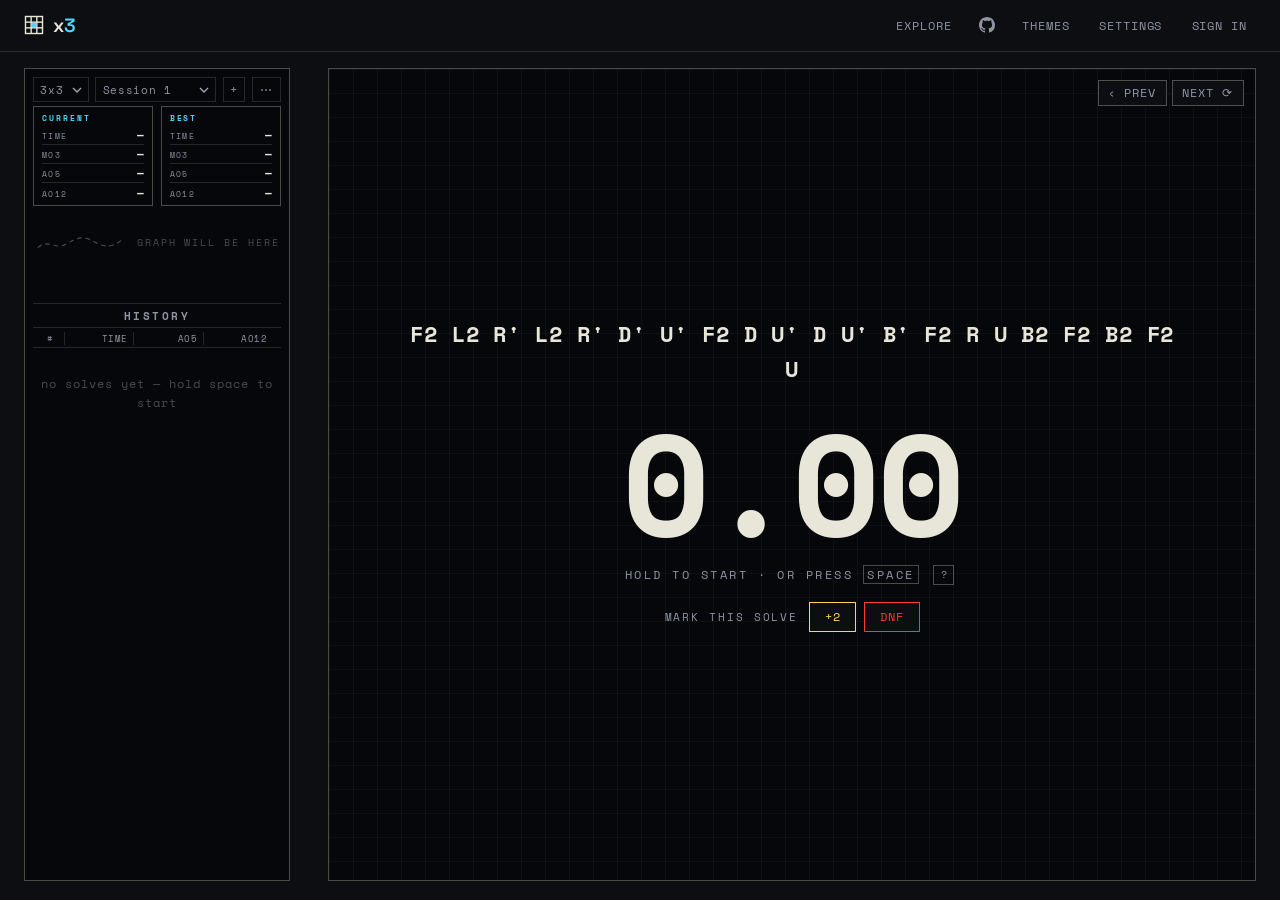
==== app/static/index.html @ 07b52d05 "Add GitHub source link to topbar" ====
<!DOCTYPE html>
<html lang="en">
<head>
  <meta charset="UTF-8" />
  <meta name="viewport" content="width=device-width, initial-scale=1.0, viewport-fit=cover" />
  <meta name="theme-color" content="#e7e9ec" media="(prefers-color-scheme: light)" />
  <meta name="theme-color" content="#10121a" media="(prefers-color-scheme: dark)" />
  <meta name="mobile-web-app-capable" content="yes" />
  <meta name="apple-mobile-web-app-capable" content="yes" />
  <meta name="apple-mobile-web-app-status-bar-style" content="default" />
  <title>x3 timer</title>
  <link rel="icon" id="favicon" href="data:," />
  <link rel="preconnect" href="https://fonts.googleapis.com" />
  <link rel="preconnect" href="https://fonts.gstatic.com" crossorigin />
  <link href="https://fonts.googleapis.com/css2?family=Space+Grotesk:wght@400;500;600;700&family=Space+Mono:wght@400;700&display=swap" rel="stylesheet" />
  <script src="https://cdn.cubing.net/v0/js/cubing/twisty" type="module" integrity="sha384-NS/RLzrthoePAHnoX1ny1q2BOPpsDWFiSa4KkaPu35uG7ToL1Dj/jCWkku0mLPBO" crossorigin="anonymous"></script>
  <link rel="stylesheet" href="styles.css?v=58" />
</head>
<body>
  <header class="topbar">
    <div class="brand">
      <svg class="brand-mark" width="20" height="20" viewBox="0 0 20 20" aria-hidden="true">
        <rect x="1.5" y="1.5" width="17" height="17" fill="none" stroke="currentColor" stroke-width="1.4" />
        <line x1="7.16" y1="1.5" x2="7.16" y2="18.5" stroke="currentColor" stroke-width="1.4" />
        <line x1="12.83" y1="1.5" x2="12.83" y2="18.5" stroke="currentColor" stroke-width="1.4" />
        <line x1="1.5" y1="7.16" x2="18.5" y2="7.16" stroke="currentColor" stroke-width="1.4" />
        <line x1="1.5" y1="12.83" x2="18.5" y2="12.83" stroke="currentColor" stroke-width="1.4" />
        <rect x="7.83" y="7.83" width="4.33" height="4.33" fill="var(--accent)" />
      </svg>
      <span class="brand-name"><span class="brand-x">x</span><span class="brand-3">3</span></span>
    </div>
    <div class="topbar-right">
      <span id="sync-badge" class="sync-badge" hidden>syncing…</span>
      <!-- DEV_ONLY_BEGIN -->
      <a href="explore.html" class="ghost-btn" style="text-decoration:none">explore</a>
      <!-- DEV_ONLY_END -->
      <a class="gh-link" href="https://github.com/vinayakj02/x3" target="_blank" rel="noopener noreferrer" title="open source · view on github" aria-label="open source, view on github">
        <svg viewBox="0 0 16 16" width="16" height="16" aria-hidden="true"><path d="M8 0C3.58 0 0 3.58 0 8c0 3.54 2.29 6.53 5.47 7.59.4.07.55-.17.55-.38 0-.19-.01-.82-.01-1.49-2.01.37-2.53-.49-2.69-.94-.09-.23-.48-.94-.82-1.13-.28-.15-.68-.52-.01-.53.63-.01 1.08.58 1.23.82.72 1.21 1.87.87 2.33.66.07-.52.28-.87.51-1.07-1.78-.2-3.64-.89-3.64-3.95 0-.87.31-1.59.82-2.15-.08-.2-.36-1.02.08-2.12 0 0 .67-.21 2.2.82.64-.18 1.32-.27 2-.27s1.36.09 2 .27c1.53-1.04 2.2-.82 2.2-.82.44 1.1.16 1.92.08 2.12.51.56.82 1.27.82 2.15 0 3.07-1.87 3.75-3.65 3.95.29.25.54.73.54 1.48 0 1.07-.01 1.93-.01 2.2 0 .21.15.46.55.38A8.01 8.01 0 0 0 16 8c0-4.42-3.58-8-8-8z"/></svg>
      </a>
      <div class="drawer" id="drawer">
        <div class="drawer-head">
          <span class="drawer-title">menu</span>
          <button id="drawer-close" class="drawer-close" type="button" aria-label="close menu">✕</button>
        </div>
        <div class="themes-wrap">
          <button id="themes-btn" class="ghost-btn" type="button" aria-haspopup="true" aria-expanded="false">themes</button>
          <div class="themes-pop" id="themes-pop" hidden>
            <input id="themes-search" class="themes-search" type="search" placeholder="search themes…" />
            <div class="themes-list" id="themes-list"></div>
          </div>
        </div>
        <div class="settings-wrap">
          <button id="settings-btn" class="ghost-btn" type="button" aria-haspopup="true" aria-expanded="false">settings</button>
          <div class="settings-pop" id="settings-pop" hidden>
            <div class="settings-section">
              <h4>scramble</h4>
              <div class="settings-range">
                <input id="scramble-size" type="range" min="70" max="150" step="5" value="100" />
                <span class="settings-value" id="scramble-size-value">100%</span>
              </div>
              <label class="switch-row">
                <input id="scramble-visible" type="checkbox" checked />
                <span>show scramble</span>
              </label>
            </div>
            <div class="settings-section">
              <h4>cube</h4>
              <label class="switch-row">
                <input id="cube-visible" type="checkbox" checked />
                <span>show cube</span>
              </label>
              <div class="settings-range">
                <label class="switch-row" for="cube-size" style="min-width:72px">size</label>
                <input id="cube-size" type="range" min="60" max="220" step="5" value="118" />
                <span class="settings-value" id="cube-size-value">118</span>
              </div>
            </div>
            <div class="settings-section">
              <h4>fonts</h4>
              <div class="settings-range">
                <label class="switch-row" for="font" style="min-width:72px">font</label>
                <select id="font" class="settings-select"></select>
              </div>
            </div>
            <div class="settings-section">
              <h4>controls</h4>
              <div class="settings-actions">
                <button id="export-session" class="ghost-btn settings-action" type="button" aria-label="export current session as JSON">export session</button>
                <button id="export-all" class="ghost-btn settings-action" type="button" aria-label="export all sessions as JSON">export all</button>
                <button id="shortcuts-btn" class="ghost-btn settings-action" type="button" aria-haspopup="dialog" aria-controls="shortcuts-modal">keyboard shortcuts</button>
              </div>
            </div>
          </div>
        </div>
      </div>
      <div class="auth-area">
        <button id="signin-btn" class="ghost-btn" type="button">sign in</button>
        <div class="profile-wrap" id="profile-wrap" hidden>
          <button id="profile-btn" class="profile-btn" type="button" aria-haspopup="true" aria-expanded="false">
            <span class="profile-avatar" id="profile-avatar"></span>
          </button>
          <div class="profile-pop" id="profile-pop" hidden>
            <div class="profile-head">
              <span class="profile-avatar profile-avatar-lg" id="profile-pop-avatar"></span>
              <div class="profile-id">
                <span class="profile-name profile-pop-name" id="profile-pop-name"></span>
                <span class="profile-email" id="profile-email" hidden></span>
              </div>
            </div>
            <button id="signout-btn" class="ghost-btn danger profile-signout" type="button">sign out</button>
          </div>
        </div>
      </div>
      <button id="menu-btn" class="menu-btn" type="button" aria-haspopup="true" aria-expanded="false" aria-label="open menu">
        <svg viewBox="0 0 24 24" aria-hidden="true"><path d="M3 6h18v2.2H3zM3 10.9h18V13H3zM3 15.8h18V18H3z"/></svg>
      </button>
    </div>
  </header>

  <main class="stage stage-split">
    <aside class="history">
      <div class="session-bar">
        <div class="event-picker">
          <button id="event-btn" class="session-btn" type="button">3x3</button>
          <div class="session-pop" id="event-pop" hidden></div>
        </div>
        <div class="session-picker">
          <button id="session-btn" class="session-btn" type="button">session</button>
          <div class="session-pop" id="session-pop" hidden></div>
        </div>
        <button id="new-session" class="ghost-btn" type="button" title="new session">+</button>
        <button id="session-manage" class="ghost-btn session-manage" type="button" title="manage session" aria-haspopup="dialog">⋯</button>
      </div>

      <section class="stats" aria-label="Session statistics">
        <div class="stat-card">
          <h4 class="stat-card-title">current</h4>
          <div class="stat-card-row"><span>time</span><span class="stat-value" id="stat-cur-time">—</span></div>
          <div class="stat-card-row"><span>mo3</span><span class="stat-value" id="stat-cur-mo3">—</span></div>
          <div class="stat-card-row"><span>ao5</span><span class="stat-value" id="stat-cur-ao5">—</span></div>
          <div class="stat-card-row"><span>ao12</span><span class="stat-value" id="stat-cur-ao12">—</span></div>
        </div>
        <div class="stat-card">
          <h4 class="stat-card-title">best</h4>
          <div class="stat-card-row"><span>time</span><span class="stat-value" id="stat-best-time">—</span></div>
          <div class="stat-card-row"><span>mo3</span><span class="stat-value" id="stat-best-mo3">—</span></div>
          <div class="stat-card-row"><span>ao5</span><span class="stat-value" id="stat-best-ao5">—</span></div>
          <div class="stat-card-row"><span>ao12</span><span class="stat-value" id="stat-best-ao12">—</span></div>
        </div>
      </section>

      <div class="spark-wrap">
        <div class="spark-empty" id="spark-empty" hidden>
          <svg viewBox="0 0 120 30" aria-hidden="true">
            <path class="spark-empty-path" d="M4 22 C 18 10, 26 26, 40 18 S 62 6, 76 14 S 100 24, 116 10" />
          </svg>
          <span>graph will be here</span>
        </div>
        <svg id="sparkline" class="sparkline" viewBox="0 0 320 44" aria-hidden="true">
          <path id="sparkline-path" class="sparkline-path" />
          <circle id="sparkline-best" class="sparkline-dot best" r="2.5" />
          <circle id="sparkline-worst" class="sparkline-dot worst" r="2.5" />
        </svg>
      </div>

      <div class="solves-header">
        <h2 class="solves-title">history</h2>
      </div>
      <div class="solve-cols">
        <span>#</span><span>time</span><span>ao5</span><span>ao12</span>
      </div>
      <ol class="solve-list" id="solve-list"></ol>
    </aside>

    <div class="main-col">
      <section class="instrument">
        <div class="instrument-grid" aria-hidden="true"></div>
        <div class="scramble-nav">
          <button id="prev-scramble" class="ghost-btn" type="button" title="previous scramble">‹<span class="nav-label"> prev</span></button>
          <button id="next-scramble" class="ghost-btn" type="button" title="new scramble"><span class="nav-label">next </span>⟳</button>
        </div>
        <twisty-player id="cube" class="cube" puzzle="3x3x3" alg=""
          background="none" control-panel="none" hint-facelets="none"></twisty-player>
        <div class="scramble" id="scramble" aria-label="Scramble"></div>
        <div class="readout" id="readout" aria-live="polite">0.000</div>
        <div class="hint-row">
          <div class="hint" id="hint">hold to start · or press <kbd>space</kbd></div>
          <button id="shortcut-hint" class="shortcut-hint" type="button" title="keyboard shortcuts" aria-haspopup="dialog" aria-controls="shortcuts-modal" aria-label="show keyboard shortcuts">
            <kbd>?</kbd>
          </button>
        </div>
        <div class="penalty-bar" id="penalty-bar" hidden>
          <span class="penalty-label">mark this solve</span>
          <button class="penalty-btn plus-two" data-penalty="PLUS_TWO" type="button">+2</button>
          <button class="penalty-btn dnf" data-penalty="DNF" type="button">DNF</button>
        </div>
      </section>
    </div>

    <button id="history-toggle" class="history-toggle" type="button" aria-expanded="true" aria-label="toggle history">
      <span class="history-toggle-arrow" aria-hidden="true">▲</span>
      <span class="history-toggle-label">history</span>
    </button>
  </main>

  <div class="modal" id="solve-modal" hidden>
    <div class="modal-backdrop" data-close></div>
    <div class="modal-card" role="dialog" aria-modal="true" aria-labelledby="modal-title">
      <button class="modal-close" data-close aria-label="close" type="button">✕</button>
      <h3 class="modal-title" id="modal-title">solve</h3>
      <div class="modal-time" id="modal-time"></div>
      <dl class="modal-meta">
        <div><dt>solved</dt><dd id="meta-solved">—</dd></div>
        <div><dt>rank</dt><dd id="meta-rank">—</dd></div>
        <div><dt>vs mean</dt><dd id="meta-deviation">—</dd></div>
        <div><dt>moves</dt><dd id="meta-moves">—</dd></div>
        <div><dt>session</dt><dd id="meta-session">—</dd></div>
      </dl>
      <div class="modal-rollups">
        <button type="button" class="rollup-btn" id="modal-mo3">mo3 —</button>
        <button type="button" class="rollup-btn" id="modal-ao5">ao5 —</button>
        <button type="button" class="rollup-btn" id="modal-ao12">ao12 —</button>
      </div>
      <div class="rollup-pop" id="rollup-pop" hidden>
        <div class="rollup-title" id="rollup-title"></div>
        <div class="rollup-note">best &amp; worst dropped</div>
        <ol class="rollup-list" id="rollup-list"></ol>
      </div>
      <div class="modal-scramble" id="modal-scramble"></div>
      <div class="modal-actions">
        <button class="penalty-btn plus-two" id="modal-plus-two" type="button">+2</button>
        <button class="penalty-btn dnf" id="modal-dnf" type="button">DNF</button>
        <span class="modal-spacer" aria-hidden="true"></span>
        <button class="ghost-btn danger" id="modal-delete" type="button">delete</button>
      </div>
    </div>
  </div>

  <div class="modal" id="confirm-modal" hidden>
    <div class="modal-backdrop" data-close-confirm></div>
    <div class="modal-card" role="alertdialog" aria-modal="true" aria-labelledby="confirm-title">
      <h3 class="modal-title" id="confirm-title">unusual solve</h3>
      <div class="modal-time" id="confirm-time"></div>
      <p class="confirm-text" id="confirm-text"></p>
      <div class="modal-actions">
        <button class="ghost-btn" id="confirm-keep" type="button">keep it</button>
        <span class="modal-spacer" aria-hidden="true"></span>
        <button class="ghost-btn danger" id="confirm-redo" type="button">redo it</button>
      </div>
    </div>
  </div>

  <div class="modal" id="shortcuts-modal" hidden>
    <div class="modal-backdrop" data-close-shortcuts></div>
    <div class="modal-card shortcuts-card" role="dialog" aria-modal="true" aria-labelledby="shortcuts-title">
      <button class="modal-close" data-close-shortcuts aria-label="close shortcuts" type="button">x</button>
      <h3 class="modal-title" id="shortcuts-title">keyboard shortcuts</h3>
      <dl class="shortcuts-list">
        <div><dt><kbd>Space</kbd></dt><dd>hold to arm, release to start, press to stop</dd></div>
        <div><dt><kbd>R</kbd> / <kbd>Right</kbd></dt><dd>next scramble</dd></div>
        <div><dt><kbd>P</kbd> / <kbd>Left</kbd></dt><dd>previous scramble</dd></div>
        <div><dt><kbd>2</kbd></dt><dd>toggle +2 while post-solve controls are visible</dd></div>
        <div><dt><kbd>D</kbd></dt><dd>toggle DNF while post-solve controls are visible</dd></div>
        <div><dt><kbd>?</kbd></dt><dd>open shortcuts</dd></div>
        <div><dt><kbd>Escape</kbd></dt><dd>close / cancel</dd></div>
      </dl>
    </div>
  </div>

  <div class="modal" id="session-modal" hidden>
    <div class="modal-backdrop" data-close-session></div>
    <div class="modal-card" role="dialog" aria-modal="true" aria-labelledby="session-modal-title">
      <button class="modal-close" data-close-session aria-label="close" type="button">✕</button>
      <h3 class="modal-title" id="session-modal-title">session</h3>
      <label class="field-label" for="session-name">name</label>
      <input id="session-name" class="text-input" type="text" maxlength="64" autocomplete="off" />
      <div class="session-meta" id="session-meta"></div>
      <div class="modal-actions">
        <button class="ghost-btn" id="session-save" type="button">save name</button>
        <span class="modal-spacer" aria-hidden="true"></span>
        <button class="ghost-btn danger" id="session-clear" type="button">clear solves</button>
        <button class="ghost-btn danger" id="session-delete" type="button">delete</button>
      </div>
    </div>
  </div>

  <div class="modal" id="action-modal" hidden>
    <div class="modal-backdrop" data-close-action></div>
    <div class="modal-card" role="alertdialog" aria-modal="true" aria-labelledby="action-title">
      <h3 class="modal-title" id="action-title">confirm</h3>
      <p class="confirm-text" id="action-text"></p>
      <div class="modal-actions">
        <button class="ghost-btn" id="action-cancel" type="button">cancel</button>
        <span class="modal-spacer" aria-hidden="true"></span>
        <button class="ghost-btn danger" id="action-confirm" type="button">confirm</button>
      </div>
    </div>
  </div>

  <script src="logo.js?v=3"></script>
  <script src="themes.js?v=4"></script>
  <script src="celebrate.js?v=6"></script>
  <script type="module" src="app.js?v=58"></script>
</body>
</html>
---- app/static/styles.css ----
:root {
  --face: #e7e9ec;
  --face-deep: #dfe2e7;
  --ink: #10121a;
  --ink-soft: #3a3f4d;
  --hair: rgba(16, 18, 26, 0.14);
  --hair-strong: rgba(16, 18, 26, 0.3);
  --accent: #1e6fd9;
  --ok: #1f7a48;
  --bad: #b23a2b;
  --brass: #a97c3f;
  --shadow: 0 6px 18px rgba(16, 18, 26, 0.12);
  --font-display: "Space Grotesk", system-ui, sans-serif;
  --font-mono: "Space Mono", ui-monospace, monospace;
  --grid: 24px;
  --solve-avg: 3.5rem;
}

:root[data-theme="dark"] {
  --face: #14161c;
  --face-deep: #0e1015;
  --ink: #e9ecf1;
  --ink-soft: #9aa3b4;
  --hair: rgba(233, 236, 241, 0.12);
  --hair-strong: rgba(233, 236, 241, 0.28);
  --accent: #5b93ff;
  --ok: #43a371;
  --bad: #e16353;
  --brass: #d3a75f;
  --shadow: 0 6px 18px rgba(0, 0, 0, 0.55);
}

* {
  box-sizing: border-box;
}

html,
body {
  margin: 0;
  padding: 0;
  height: 100%;
  height: 100dvh;
}

body {
  background: var(--face);
  color: var(--ink);
  font-family: var(--font-display);
  display: flex;
  flex-direction: column;
  overflow: hidden;
  overscroll-behavior: none;
  -webkit-font-smoothing: antialiased;
  -webkit-tap-highlight-color: transparent;
}

button,
a,
select,
input,
label,
.theme-item,
.session-item,
.solve-row {
  touch-action: manipulation;
}

button,
input,
select,
textarea {
  touch-action: manipulation;
}

.visually-hidden {
  position: absolute;
  width: 1px;
  height: 1px;
  overflow: hidden;
  clip: rect(0 0 0 0);
}

/* ---------- scrollbars ---------- */

* {
  scrollbar-width: thin;
  scrollbar-color: var(--hair-strong) var(--face-deep);
}

::-webkit-scrollbar {
  width: 12px;
  height: 12px;
}

::-webkit-scrollbar-track {
  background: var(--face-deep);
  border-left: 1px solid var(--hair);
}

::-webkit-scrollbar-thumb {
  background: var(--hair-strong);
  border: 3px solid var(--face-deep);
  border-radius: 8px;
}

::-webkit-scrollbar-thumb:hover {
  background: var(--accent);
}

::-webkit-scrollbar-corner {
  background: var(--face-deep);
}

/* ---------- top bar ---------- */

.topbar {
  display: flex;
  align-items: center;
  justify-content: space-between;
  gap: 1rem;
  padding: 0.65rem 1.5rem;
  padding-top: calc(0.65rem + env(safe-area-inset-top));
  border-bottom: 1px solid var(--hair);
  width: 100%;
  flex: none;
}

.brand {
  display: flex;
  align-items: center;
  gap: 0.55rem;
  font-family: var(--font-display);
  font-size: 1.2rem;
  font-weight: 600;
  letter-spacing: 0.02em;
  line-height: 1;
  user-select: none;
}

.brand-name {
  display: flex;
  align-items: baseline;
}

.brand-3 {
  color: var(--accent);
}

.brand-mark {
  display: block;
  color: var(--ink);
  flex: none;
}

.topbar-right {
  display: flex;
  align-items: center;
  gap: 0.7rem;
}

.auth-area {
  display: flex;
  align-items: center;
  gap: 0.5rem;
}

.sync-badge {
  font-family: var(--font-mono, monospace);
  font-size: 0.7rem;
  letter-spacing: 0.04em;
  color: var(--accent);
  padding: 0.2rem 0.5rem;
  border: 1px solid var(--accent);
  border-radius: 999px;
  white-space: nowrap;
  opacity: 0.85;
}

.sync-badge[hidden] {
  display: none;
}

.profile-wrap {
  position: relative;
  display: inline-flex;
}

.profile-wrap[hidden] {
  display: none;
}

.profile-btn {
  display: flex;
  align-items: center;
  padding: 0;
  background: none;
  border: 0;
  cursor: pointer;
  line-height: 0;
}

.profile-btn:hover .profile-avatar {
  opacity: 0.85;
}

.profile-avatar {
  display: flex;
  align-items: center;
  justify-content: center;
  width: 22px;
  height: 22px;
  border-radius: 50%;
  background: var(--accent);
  color: #fff;
  overflow: hidden;
  flex: none;
}

.profile-avatar svg {
  width: 62%;
  height: 62%;
  fill: currentColor;
}

.profile-avatar-img {
  width: 100%;
  height: 100%;
  object-fit: cover;
}

.profile-name {
  font-family: var(--font-mono);
  font-size: 0.68rem;
  letter-spacing: 0.06em;
  color: var(--ink-soft);
  max-width: 140px;
  overflow: hidden;
  text-overflow: ellipsis;
  white-space: nowrap;
}

.profile-pop {
  position: absolute;
  top: calc(100% + 0.5rem);
  right: 0;
  z-index: 40;
  background: var(--face);
  border: 1px solid var(--hair-strong);
  box-shadow: var(--shadow);
  width: 240px;
  padding: 0.8rem;
}

.profile-pop[hidden] {
  display: none;
}

.profile-head {
  display: flex;
  align-items: center;
  gap: 0.7rem;
  padding-bottom: 0.7rem;
  margin-bottom: 0.7rem;
  border-bottom: 1px solid var(--hair);
}

.profile-avatar-lg {
  width: 32px;
  height: 32px;
}

.profile-id {
  display: flex;
  flex-direction: column;
  gap: 0.2rem;
  min-width: 0;
}

.profile-pop-name {
  color: var(--ink);
}

.profile-email {
  font-family: var(--font-mono);
  font-size: 0.7rem;
  letter-spacing: 0.03em;
  color: var(--ink-soft);
  overflow: hidden;
  text-overflow: ellipsis;
  white-space: nowrap;
}

.profile-signout {
  width: 100%;
}

/* ---------- mobile drawer ---------- */

.drawer {
  display: contents;
}

.drawer-head {
  display: none;
}

.menu-btn {
  display: none;
  align-items: center;
  justify-content: center;
  width: 32px;
  height: 32px;
  padding: 0;
  background: none;
  border: 0;
  cursor: pointer;
  color: var(--ink-soft);
}

.menu-btn svg {
  width: 20px;
  height: 20px;
  fill: currentColor;
}

.menu-btn:hover {
  color: var(--ink);
}

.history-toggle {
  display: none;
}

.session-btn {
  appearance: none;
  width: 100%;
  font-family: var(--font-mono);
  font-size: 0.68rem;
  letter-spacing: 0.06em;
  color: var(--ink-soft);
  background: transparent;
  border: 1px solid var(--hair);
  border-radius: 0;
  padding: 0.22rem 1.1rem 0.22rem 0.4rem;
  background-image: url("data:image/svg+xml,%3Csvg xmlns='http://www.w3.org/2000/svg' width='10' height='6' viewBox='0 0 10 6'%3E%3Cpath d='M1 1l4 4 4-4' fill='none' stroke='%239aa3b4' stroke-width='1.4'/%3E%3C/svg%3E");
  background-repeat: no-repeat;
  background-position: right 0.4rem center;
  cursor: pointer;
  text-align: left;
  white-space: nowrap;
  overflow: hidden;
  text-overflow: ellipsis;
}

.session-btn:hover {
  border-color: var(--ink-soft);
  color: var(--ink);
}

.session-btn:focus-visible {
  outline: 2px solid var(--accent);
  outline-offset: 2px;
}

.session-pop {
  position: absolute;
  top: calc(100% + 0.4rem);
  left: 0;
  z-index: 30;
  background: var(--face);
  border: 1px solid var(--hair-strong);
  box-shadow: var(--shadow);
  width: 100%;
  max-height: 220px;
  overflow-y: auto;
}

.session-pop[hidden] {
  display: none;
}

.session-item {
  display: block;
  width: 100%;
  text-align: left;
  border: none;
  border-left: 2px solid transparent;
  background: none;
  font-family: var(--font-mono);
  font-size: 0.76rem;
  color: var(--ink-soft);
  padding: 0.42rem 0.6rem;
  cursor: pointer;
  border-radius: 0;
}

.session-item:hover {
  background: var(--face-deep);
  color: var(--ink);
}

.session-item.active {
  border-left-color: var(--accent);
  color: var(--ink);
}

.events-group {
  padding: 0.5rem 0.6rem 0.2rem;
  font-family: var(--font-mono);
  font-size: 0.54rem;
  letter-spacing: 0.18em;
  text-transform: uppercase;
  color: var(--ink-soft);
  opacity: 0.7;
}

.session-item .session-count {
  float: right;
  color: var(--ink-soft);
  font-size: 0.66rem;
}

.ghost-btn {
  font-family: var(--font-mono);
  font-size: 0.72rem;
  letter-spacing: 0.08em;
  text-transform: uppercase;
  color: var(--ink-soft);
  background: none;
  border: 1px solid transparent;
  padding: 0.35rem 0.5rem;
  cursor: pointer;
  border-radius: 0;
}

.ghost-btn:hover {
  color: var(--ink);
  border-color: var(--hair-strong);
}

.ghost-btn.danger:hover {
  color: var(--bad);
  border-color: var(--bad);
}

.gh-link {
  display: inline-flex;
  align-items: center;
  justify-content: center;
  color: var(--ink-soft);
  padding: 0.35rem 0.45rem;
}

.gh-link svg {
  display: block;
  fill: currentColor;
}

.gh-link:hover {
  color: var(--ink);
}

.gh-link:focus-visible {
  outline: 2px solid var(--accent);
  outline-offset: 2px;
}

/* ---------- settings panel ---------- */

.settings-wrap {
  position: relative;
}

.settings-pop {
  position: absolute;
  top: calc(100% + 0.5rem);
  right: 0;
  z-index: 40;
  background: var(--face);
  border: 1px solid var(--hair-strong);
  box-shadow: var(--shadow);
  width: 300px;
  max-height: 74vh;
  overflow-y: auto;
  padding: 0.8rem;
}

.settings-pop[hidden] {
  display: none;
}

.settings-section {
  padding-bottom: 0.7rem;
  margin-bottom: 0.7rem;
  border-bottom: 1px solid var(--hair);
}

.settings-section:last-child {
  border-bottom: none;
  margin-bottom: 0;
  padding-bottom: 0;
}

.settings-section h4 {
  margin: 0 0 0.45rem;
  font-family: var(--font-mono);
  font-size: 0.6rem;
  letter-spacing: 0.2em;
  text-transform: uppercase;
  color: var(--ink-soft);
  font-weight: 700;
}

.settings-range {
  display: flex;
  align-items: center;
  gap: 0.6rem;
}

.settings-range input[type="range"] {
  flex: 1;
  accent-color: var(--accent);
}

.settings-value {
  font-family: var(--font-mono);
  font-size: 0.72rem;
  color: var(--ink-soft);
  min-width: 3ch;
  text-align: right;
}

.switch-row {
  display: flex;
  align-items: center;
  gap: 0.5rem;
  font-family: var(--font-mono);
  font-size: 0.76rem;
  color: var(--ink-soft);
  cursor: pointer;
}

.switch-row input {
  accent-color: var(--accent);
}

.settings-actions {
  display: flex;
  flex-direction: column;
  gap: 0.35rem;
}

.settings-action {
  width: 100%;
  border-color: var(--hair);
  text-align: left;
}

/* ---------- themes panel ---------- */

.themes-wrap {
  position: relative;
}

.themes-pop {
  position: absolute;
  top: calc(100% + 0.5rem);
  right: 0;
  z-index: 40;
  background: var(--face);
  border: 1px solid var(--hair-strong);
  box-shadow: var(--shadow);
  width: 300px;
  max-height: 62vh;
  display: flex;
  flex-direction: column;
  padding: 0.8rem;
}

.themes-pop[hidden] {
  display: none;
}

.themes-search {
  font-family: var(--font-mono);
  font-size: 0.74rem;
  color: var(--ink);
  background: var(--face-deep);
  border: 1px solid var(--hair-strong);
  border-radius: 0;
  padding: 0.4rem 0.5rem;
  margin-bottom: 0.5rem;
  width: 100%;
}

.themes-search::placeholder {
  color: var(--ink-soft);
}

.themes-search:focus-visible {
  outline: 2px solid var(--accent);
  outline-offset: 0;
}

.themes-list {
  overflow-y: auto;
  flex: 1;
  min-height: 0;
}

.themes-group {
  font-family: var(--font-mono);
  font-size: 0.58rem;
  letter-spacing: 0.2em;
  text-transform: uppercase;
  color: var(--ink-soft);
  padding: 0.5rem 0.15rem 0.2rem;
}

.theme-item {
  display: flex;
  align-items: center;
  justify-content: space-between;
  gap: 0.6rem;
  width: 100%;
  text-align: left;
  border: none;
  border-left: 2px solid transparent;
  background: none;
  font-family: var(--font-mono);
  font-size: 0.72rem;
  color: var(--ink-soft);
  padding: 0.32rem 0.35rem;
  cursor: pointer;
  border-radius: 0;
}

.theme-item:hover {
  background: var(--face-deep);
  color: var(--ink);
}

.theme-item.active {
  border-left-color: var(--accent);
  color: var(--ink);
}

.theme-item:focus-visible {
  outline: 2px solid var(--accent);
  outline-offset: -2px;
}

.theme-name {
  flex: 1;
  min-width: 0;
  white-space: nowrap;
  overflow: hidden;
  text-overflow: ellipsis;
}

.theme-swatches {
  display: flex;
  align-items: center;
  gap: 3px;
  flex: none;
}

.theme-swatches i {
  display: block;
  flex: none;
  width: 10px;
  height: 10px;
  border: 1px solid var(--hair-strong);
}

/* ---------- stage ---------- */

.stage {
  width: 100%;
  padding: 1rem 1.5rem 1.2rem;
  padding-left: calc(1.5rem + env(safe-area-inset-left));
  padding-right: calc(1.5rem + env(safe-area-inset-right));
  padding-bottom: calc(1.2rem + env(safe-area-inset-bottom));
  flex: 1 1 auto;
  min-height: 0;
  overflow: hidden;
}

.stage-split {
  display: grid;
  grid-template-columns: 266px 1fr;
  grid-template-rows: 1fr;
  gap: 1.6rem 2.4rem;
  align-items: stretch;
  height: 100%;
}

.main-col {
  min-width: 0;
  display: flex;
  flex-direction: column;
  min-height: 0;
}

/* ---------- history sidebar ---------- */

.history {
  border: 1px solid var(--hair-strong);
  background: var(--face-deep);
  padding: 0.5rem 0.5rem 0.75rem;
  min-height: 0;
  height: 100%;
  display: flex;
  flex-direction: column;
  overflow-y: auto;
}

.session-bar {
  display: flex;
  align-items: center;
  gap: 0.4rem;
  margin-bottom: 0.25rem;
}

.session-bar .session-picker {
  position: relative;
  flex: 1;
  min-width: 0;
}

.event-picker {
  position: relative;
  flex: none;
}

.event-picker .session-btn {
  width: auto;
  min-width: 56px;
}

.event-picker .session-pop {
  width: auto;
  min-width: 150px;
}

#new-session {
  padding: 0.2rem 0.4rem;
  border: 1px solid var(--hair);
}

.session-tag {
  font-family: var(--font-mono);
  font-size: 0.58rem;
  letter-spacing: 0.12em;
  text-transform: uppercase;
  color: var(--accent);
  border: 1px solid var(--accent);
  padding: 0.02rem 0.3rem;
  margin-left: 0.4rem;
  vertical-align: 1px;
}

.solves-header {
  display: flex;
  align-items: center;
  justify-content: center;
  margin-top: 0.15rem;
  margin-bottom: 0.1rem;
  padding-bottom: 0.15rem;
  border-bottom: 1px solid var(--hair);
}

.solves-title {
  font-family: var(--font-mono);
  font-size: 0.66rem;
  letter-spacing: 0.24em;
  text-transform: uppercase;
  font-weight: 700;
  color: var(--ink-soft);
  margin: 0;
}

.solve-cols {
  display: grid;
  grid-template-columns: 1.5rem 1fr 1fr 1fr;
  gap: 0;
  padding: 0.15rem 0.5rem;
  border-bottom: 1px solid var(--hair);
  font-family: var(--font-mono);
  font-size: 0.54rem;
  letter-spacing: 0.06em;
  text-transform: uppercase;
  color: var(--ink-soft);
}

.solve-cols span {
  text-align: right;
  border-right: 1px solid var(--hair);
  padding: 0 0.35rem;
}

.solve-cols span:first-child {
  text-align: left;
}

.solve-cols span:last-child {
  border-right: none;
}

.solve-list {
  list-style: none;
  margin: 0;
  padding: 0;
  flex: 1 1 auto;
  min-height: 60px;
  overflow-y: auto;
  overscroll-behavior: contain;
}

.solve-row {
  display: grid;
  grid-template-columns: 1.5rem 1fr 1fr 1fr;
  gap: 0;
  align-items: center;
  padding: 0.12rem 0.5rem;
  border-bottom: 1px solid var(--hair);
  font-family: var(--font-mono);
  font-size: 0.72rem;
  cursor: pointer;
  min-width: 0;
}

.solve-row > span {
  display: flex;
  align-items: center;
  justify-content: flex-end;
  align-self: stretch;
  border-right: 1px solid var(--hair);
  padding: 0 0.35rem;
  font-variant-numeric: tabular-nums;
  white-space: nowrap;
}

.solve-row > span:first-child {
  justify-content: flex-start;
}

.solve-row > span:last-child {
  border-right: none;
}

.solve-row:hover {
  background: var(--face);
}

.solve-row:focus-visible {
  outline: 2px solid var(--accent);
  outline-offset: -2px;
}

.solve-index {
  color: var(--ink-soft);
  font-size: 0.56rem;
  opacity: 0.7;
}

.solve-time {
  display: inline-flex;
  align-items: center;
  gap: 0.3rem;
  font-weight: 700;
  font-size: 0.76rem;
  color: var(--ink);
  white-space: nowrap;
}

.solve-fast {
  color: var(--brass);
  font-size: 0.7rem;
}

.solve-time.plus-two {
  color: var(--brass);
}

.solve-time.dnf {
  color: var(--bad);
}

.solve-row.solve-best .solve-time {
  color: var(--ok);
}

.solve-cell {
  text-align: left;
  font-variant-numeric: tabular-nums;
  color: var(--ink-soft);
  white-space: nowrap;
}

.solve-cell.dnf {
  color: var(--bad);
}

.solve-cell.best {
  color: var(--accent);
  font-weight: 700;
}

.empty-state {
  padding: 1.6rem 0;
  color: var(--hair-strong);
  font-family: var(--font-mono);
  font-size: 0.78rem;
  letter-spacing: 0.08em;
  text-align: center;
}

/* ---------- sparkline ---------- */

.spark-wrap {
  margin: 0 0 0.15rem;
  padding: 0.3rem 0 0.2rem;
  border-bottom: 1px solid var(--hair);
}

.spark-empty {
  height: 38px;
  display: flex;
  align-items: center;
  justify-content: center;
  gap: 0.65rem;
  font-family: var(--font-mono);
  font-size: 0.6rem;
  letter-spacing: 0.2em;
  text-transform: uppercase;
  color: var(--hair-strong);
}

.spark-empty[hidden] {
  display: none;
}

.spark-empty svg {
  width: 92px;
  height: 24px;
  flex: none;
}

.spark-empty-path {
  fill: none;
  stroke: var(--hair-strong);
  stroke-width: 1.5;
  stroke-linecap: round;
  stroke-dasharray: 5 6;
  animation: spark-dash 1.4s linear infinite;
}

@keyframes spark-dash {
  to {
    stroke-dashoffset: -22;
  }
}

.sparkline {
  display: block;
  width: 100%;
  height: 38px;
}

.sparkline-path {
  fill: none;
  stroke: var(--accent);
  stroke-width: 1.6;
  stroke-linejoin: round;
  stroke-linecap: round;
}

.sparkline-dot {
  stroke: var(--face-deep);
  stroke-width: 1.2;
}

.sparkline-dot.best {
  fill: var(--ok);
}

.sparkline-dot.worst {
  fill: var(--bad);
}

.sparkline-dot.hidden {
  display: none;
}

/* ---------- penalty bar ---------- */

.penalty-bar {
  position: relative;
  z-index: 2;
  display: flex;
  align-items: center;
  gap: 0.5rem;
  margin-top: 0.4rem;
  animation: rise-in 0.22s ease;
}

@keyframes rise-in {
  from {
    opacity: 0;
    transform: translateY(6px);
  }
  to {
    opacity: 1;
    transform: translateY(0);
  }
}

.penalty-label {
  font-family: var(--font-mono);
  font-size: 0.66rem;
  letter-spacing: 0.18em;
  text-transform: uppercase;
  color: var(--ink-soft);
  margin-right: 0.2rem;
}

.penalty-btn {
  font-family: var(--font-mono);
  font-size: 0.74rem;
  letter-spacing: 0.1em;
  border: 1px solid var(--hair-strong);
  background: var(--face);
  color: var(--ink-soft);
  padding: 0.34rem 0.9rem;
  cursor: pointer;
  border-radius: 0;
  transition: border-color 0.12s ease, color 0.12s ease, background 0.12s ease;
}

.penalty-btn:hover {
  background: var(--face-deep);
}

.penalty-btn.plus-two {
  color: var(--brass);
  border-color: var(--brass);
}

.penalty-btn.plus-two:hover,
.penalty-btn.plus-two.active {
  background: var(--brass);
  border-color: var(--brass);
  color: #fff;
}

.penalty-btn.dnf {
  color: var(--bad);
  border-color: var(--bad);
}

.penalty-btn.dnf:hover,
.penalty-btn.dnf.active {
  background: var(--bad);
  border-color: var(--bad);
  color: #fff;
}

.penalty-btn:focus-visible,
.ghost-btn:focus-visible {
  outline: 2px solid var(--accent);
  outline-offset: 2px;
}

/* ---------- scramble (timer-integrated) ---------- */

.cube {
  position: absolute;
  top: 0.7rem;
  left: 0.7rem;
  width: min(var(--cube-size, 118px), 24vmin);
  height: min(var(--cube-size, 118px), 24vmin);
  z-index: 2;
  opacity: 0.94;
  transition: opacity 0.2s ease;
}

body.cube-hidden .cube {
  display: none;
}

.scramble-nav {
  position: absolute;
  top: 0.7rem;
  right: 0.7rem;
  z-index: 2;
  display: flex;
  gap: 0.3rem;
}

.scramble-nav .ghost-btn {
  font-size: 0.78rem;
  letter-spacing: 0.08em;
  line-height: 1;
  padding: 0.34rem 0.6rem;
  border: 1px solid var(--hair-strong);
  background: var(--face);
}

.scramble-nav .ghost-btn:hover {
  color: var(--accent);
  border-color: var(--accent);
}

.scramble-nav .ghost-btn:active {
  background: var(--face-deep);
}

.scramble {
  position: relative;
  z-index: 2;
  font-family: var(--font-mono);
  font-size: calc(
    clamp(1.05rem, 1.4rem, 1.2rem + 1vmin) *
    var(--scramble-size, 1) *
    var(--scramble-event-scale, 1)
  );
  font-weight: 700;
  letter-spacing: 0.04em;
  line-height: 1.55;
  color: var(--ink);
  overflow: hidden;
  max-width: calc(100% - 10rem);
  text-align: center;
  user-select: none;
  -webkit-user-select: none;
  -webkit-touch-callout: none;
}

body.scramble-hidden .scramble {
  display: none;
}

.scramble + .readout {
  margin-top: 1.1rem;
}

.scramble-empty {
  color: var(--ink-soft);
  font-weight: 400;
}

/* ---------- instrument ---------- */

.instrument {
  position: relative;
  border: 1px solid var(--hair-strong);
  background: var(--face-deep);
  min-height: 0;
  flex: 1 1 auto;
  display: flex;
  flex-direction: column;
  align-items: center;
  justify-content: center;
  gap: 0.4rem;
  overflow: hidden;
  touch-action: none;
  user-select: none;
  -webkit-user-select: none;
  -webkit-touch-callout: none;
}

.instrument-grid {
  position: absolute;
  inset: 0;
  background-image:
    linear-gradient(var(--hair) 1px, transparent 1px),
    linear-gradient(90deg, var(--hair) 1px, transparent 1px);
  background-size: var(--grid) var(--grid);
  opacity: 0.28;
}

.readout {
  position: relative;
  z-index: 2;
  font-family: var(--font-mono);
  font-weight: 700;
  font-size: clamp(3rem, 19vh, 9rem);
  line-height: 1;
  letter-spacing: -0.02em;
  color: var(--ink);
  font-variant-numeric: tabular-nums;
  transition: color 0.15s ease;
}

.readout.tick {
  animation: counter-tick 0.22s ease;
}

@keyframes counter-tick {
  0% {
    transform: translateY(0.12em);
    opacity: 0.25;
  }
  100% {
    transform: translateY(0);
    opacity: 1;
  }
}

.hint {
  position: relative;
  z-index: 2;
  font-family: var(--font-mono);
  font-size: 0.72rem;
  letter-spacing: 0.22em;
  text-transform: uppercase;
  color: var(--ink-soft);
}

.hint kbd {
  font-family: var(--font-mono);
  border: 1px solid var(--hair-strong);
  padding: 0 0.3em;
}

.hint-row {
  position: relative;
  z-index: 2;
  display: flex;
  align-items: center;
  justify-content: center;
  gap: 0.5rem;
  min-height: 1.7rem;
}

.shortcut-hint {
  display: inline-flex;
  align-items: center;
  gap: 0.35rem;
  min-width: 1.8rem;
  min-height: 1.7rem;
  justify-content: center;
  border: 1px solid transparent;
  background: transparent;
  color: var(--ink-soft);
  font-family: var(--font-mono);
  font-size: 0.66rem;
  padding: 0.2rem 0.3rem;
  cursor: pointer;
}

.shortcut-hint:hover {
  color: var(--accent);
}

.shortcut-hint.shortcut-hidden {
  visibility: hidden;
  pointer-events: none;
}

.shortcut-hint:focus-visible {
  outline: 2px solid var(--accent);
  outline-offset: 2px;
}

.shortcut-hint[hidden] {
  display: none;
}

.shortcut-hint kbd {
  min-width: 1.3rem;
  padding: 0.08rem 0.2rem;
  border: 1px solid var(--hair-strong);
  font-family: var(--font-mono);
  font-size: 0.62rem;
  letter-spacing: 0;
  text-align: center;
}

.instrument.armed .hint {
  color: var(--ok);
}

.instrument.armed .readout::after {
  content: "";
  position: absolute;
  left: 50%;
  bottom: -0.6em;
  width: 3.4em;
  height: 3px;
  transform: translateX(-50%);
  background: var(--ok);
  animation: ready-line 0.8s ease-in-out infinite;
}

@keyframes ready-line {
  0%,
  100% {
    opacity: 0.3;
  }
  50% {
    opacity: 1;
  }
}

.instrument.running .readout {
  color: var(--accent);
}

.instrument.flash-ok .readout {
  color: var(--ok);
  animation: counter-tick 0.24s ease;
}

.instrument.flash-dnf .readout {
  color: var(--bad);
  animation: counter-tick 0.24s ease;
}

.instrument.flash-dnf .hint {
  color: var(--bad);
}

.instrument.flash-bad {
  background: var(--bad);
}

.instrument.flash-bad .readout {
  color: #fff;
  animation: counter-tick 0.24s ease;
}

.instrument.flash-bad .hint {
  color: rgba(255, 255, 255, 0.85);
}

.instrument.flash-bad .instrument-grid {
  opacity: 0.2;
}

/* ---------- stats ---------- */

.stats {
  display: grid;
  grid-template-columns: 1fr 1fr;
  gap: 0.45rem;
  margin: 0 0 0.8rem;
}

.stat-card {
  border: 1px solid var(--hair-strong);
  background: var(--face-deep);
  padding: 0.3rem 0.5rem 0.2rem;
  min-width: 0;
}

.stat-card-title {
  font-family: var(--font-mono);
  font-size: 0.5rem;
  letter-spacing: 0.24em;
  text-transform: uppercase;
  font-weight: 700;
  color: var(--accent);
  margin: 0 0 0.1rem;
}

.stat-card-row {
  display: flex;
  align-items: baseline;
  justify-content: space-between;
  gap: 0.4rem;
  padding: 0.07rem 0;
  font-family: var(--font-mono);
  font-size: 0.52rem;
  letter-spacing: 0.16em;
  text-transform: uppercase;
  color: var(--ink-soft);
}

.stat-card-row + .stat-card-row {
  border-top: 1px solid var(--hair);
}

.stat-value {
  font-family: var(--font-mono);
  font-weight: 700;
  font-size: 0.66rem;
  font-variant-numeric: tabular-nums;
  color: var(--ink);
  letter-spacing: 0;
  text-transform: none;
}

.stat-value.dnf {
  color: var(--bad);
}

/* ---------- modal ---------- */

.modal {
  position: fixed;
  inset: 0;
  z-index: 50;
  display: flex;
  align-items: center;
  justify-content: center;
  padding: 1.5rem;
}

.modal[hidden] {
  display: none;
}

.modal-backdrop {
  position: absolute;
  inset: 0;
  background: rgba(16, 18, 26, 0.45);
  animation: fade-in 0.18s ease;
}

.modal-card {
  position: relative;
  width: min(560px, 100%);
  background: var(--face);
  border: 1px solid var(--hair-strong);
  padding: 1.6rem 1.6rem 1.4rem;
  animation: rise-in 0.2s ease;
}

.modal-close {
  position: absolute;
  top: 0.6rem;
  right: 0.7rem;
  border: none;
  background: none;
  color: var(--ink-soft);
  font-family: var(--font-mono);
  font-size: 0.95rem;
  cursor: pointer;
  padding: 0.2rem 0.4rem;
  border-radius: 0;
}

.modal-close:hover {
  color: var(--ink);
}

.modal-close:focus-visible {
  outline: 2px solid var(--accent);
  outline-offset: 2px;
}

.modal-title {
  font-family: var(--font-mono);
  font-size: 0.72rem;
  letter-spacing: 0.24em;
  text-transform: uppercase;
  font-weight: 700;
  color: var(--ink-soft);
  margin: 0 0 0.9rem;
}

.modal-time {
  font-family: var(--font-mono);
  font-weight: 700;
  font-size: 2.4rem;
  line-height: 1.1;
  font-variant-numeric: tabular-nums;
  color: var(--ink);
  margin-bottom: 1.1rem;
}

.modal-time.plus-two {
  color: var(--brass);
}

.modal-time.dnf {
  color: var(--bad);
}

.modal-time.fast::after {
  content: "⚡ suspiciously fast";
  display: inline-block;
  margin-left: 0.6rem;
  font-family: var(--font-mono);
  font-size: 0.62rem;
  font-weight: 400;
  letter-spacing: 0.14em;
  text-transform: uppercase;
  color: var(--brass);
  vertical-align: middle;
}

.modal-meta {
  display: grid;
  grid-template-columns: auto 1fr;
  gap: 0.3rem 1.1rem;
  font-family: var(--font-mono);
  font-size: 0.78rem;
  margin: 0 0 1.1rem;
}

.modal-meta div {
  display: contents;
}

.modal-meta dt {
  color: var(--ink-soft);
  letter-spacing: 0.14em;
  text-transform: uppercase;
  font-size: 0.6rem;
  align-self: center;
}

.modal-meta dd {
  margin: 0;
  color: var(--ink);
  font-variant-numeric: tabular-nums;
  text-align: right;
}

.modal-meta dd.dev-fast {
  color: var(--ok);
}

.modal-meta dd.dev-slow {
  color: var(--bad);
}

.shortcuts-card {
  width: min(420px, 100%);
}

.shortcuts-list {
  display: grid;
  grid-template-columns: minmax(4.5rem, auto) minmax(0, 1fr);
  gap: 0.45rem 0.9rem;
  margin: 0;
  font-family: var(--font-mono);
  font-size: 0.76rem;
}

.shortcuts-list div {
  display: contents;
}

.shortcuts-list dt {
  color: var(--ink);
  font-weight: 700;
}

.shortcuts-list dd {
  margin: 0;
  color: var(--ink-soft);
  line-height: 1.35;
}

.shortcuts-list kbd {
  display: inline-block;
  min-width: 2rem;
  padding: 0.14rem 0.35rem;
  border: 1px solid var(--hair-strong);
  border-radius: 0;
  background: var(--face-deep);
  font-family: inherit;
  font-size: 0.68rem;
  font-weight: 700;
  letter-spacing: 0.02em;
  text-align: center;
}

.modal-scramble {
  font-family: var(--font-mono);
  font-size: 1.05rem;
  line-height: 1.7;
  letter-spacing: 0.04em;
  color: var(--ink);
  padding: 0.9rem 1rem;
  border: 1px solid var(--hair);
  background: var(--face-deep);
  margin-bottom: 1.3rem;
}

.modal-actions {
  display: flex;
  align-items: center;
  gap: 0.5rem;
}

.modal-rollups {
  display: flex;
  gap: 0.4rem;
  margin-bottom: 0.8rem;
}

.rollup-btn {
  font-family: var(--font-mono);
  font-size: 0.62rem;
  letter-spacing: 0.08em;
  text-transform: uppercase;
  color: var(--ink-soft);
  background: none;
  border: 1px solid var(--hair-strong);
  padding: 0.3rem 0.55rem;
  cursor: pointer;
  touch-action: manipulation;
}

.rollup-btn:hover {
  color: var(--ink);
  border-color: var(--accent);
}

.rollup-btn[data-active="true"] {
  color: var(--accent);
  border-color: var(--accent);
}

.rollup-pop {
  border: 1px solid var(--hair-strong);
  background: var(--face-deep);
  padding: 0.7rem 0.8rem;
  margin-bottom: 0.9rem;
}

.rollup-pop[hidden] {
  display: none;
}

.rollup-title {
  font-family: var(--font-mono);
  font-size: 0.66rem;
  letter-spacing: 0.14em;
  text-transform: uppercase;
  color: var(--ink);
  margin-bottom: 0.2rem;
}

.rollup-note {
  font-family: var(--font-mono);
  font-size: 0.56rem;
  letter-spacing: 0.08em;
  text-transform: uppercase;
  color: var(--ink-soft);
  margin-bottom: 0.5rem;
}

.rollup-list {
  list-style: none;
  margin: 0;
  padding: 0;
}

.rollup-list li {
  display: flex;
  align-items: center;
  gap: 0.6rem;
  padding: 0.18rem 0;
  border-bottom: 1px solid var(--hair);
  font-family: var(--font-mono);
  font-size: 0.72rem;
  font-variant-numeric: tabular-nums;
}

.rollup-list li:last-child {
  border-bottom: none;
}

.rollup-num {
  color: var(--ink-soft);
  font-size: 0.6rem;
  width: 1.6rem;
  flex: none;
}

.rollup-time {
  color: var(--ink);
}

.rollup-time.dnf {
  color: var(--bad);
}

.rollup-list li.rollup-drop .rollup-time {
  text-decoration: line-through;
  opacity: 0.5;
}

.rollup-tag {
  margin-left: auto;
  font-size: 0.52rem;
  letter-spacing: 0.12em;
  text-transform: uppercase;
  color: var(--brass);
  border: 1px solid var(--brass);
  padding: 0.05rem 0.35rem;
}

.confirm-text {
  font-size: 0.9rem;
  color: var(--ink-soft);
  line-height: 1.5;
  margin: 0 0 1.2rem;
}

/* ---------- record card ---------- */

.record-card {
  position: fixed;
  right: 1rem;
  bottom: 1rem;
  z-index: 60;
  background: var(--face-deep);
  border: 1px solid var(--hair-strong);
  box-shadow: var(--shadow);
  padding: 0.6rem 0.9rem 0.65rem;
  min-width: 150px;
  display: none;
}

.record-card.show {
  display: block;
}

.record-card-title {
  font-family: var(--font-mono);
  font-size: 0.56rem;
  letter-spacing: 0.2em;
  text-transform: uppercase;
  color: var(--ink-soft);
  margin-bottom: 0.35rem;
}

.record-card-body {
  font-family: var(--font-mono);
}

.record-card-body .rec-label {
  color: var(--accent);
  font-size: 0.66rem;
  font-weight: 700;
  letter-spacing: 0.1em;
  text-transform: uppercase;
  margin-right: 0.45rem;
}

.record-card-body .rec-value {
  font-size: 0.92rem;
  font-weight: 700;
  font-variant-numeric: tabular-nums;
}

.record-card-dismiss {
  position: absolute;
  top: 0.35rem;
  right: 0.45rem;
  border: none;
  background: none;
  color: var(--ink-soft);
  cursor: pointer;
  font-size: 0.72rem;
  padding: 0;
}

.record-card-dismiss:hover {
  color: var(--bad);
}

.settings-select {
  font-family: var(--font-mono);
  font-size: 0.74rem;
  color: var(--ink);
  background: var(--face-deep);
  border: 1px solid var(--hair-strong);
  border-radius: 0;
  padding: 0.3rem 0.4rem;
  flex: 1;
  min-width: 0;
}

.settings-select:focus-visible {
  outline: 2px solid var(--accent);
  outline-offset: 0;
}

.session-manage {
  padding: 0.2rem 0.45rem;
  border: 1px solid var(--hair);
}

.field-label {
  display: block;
  font-family: var(--font-mono);
  font-size: 0.6rem;
  letter-spacing: 0.18em;
  text-transform: uppercase;
  color: var(--ink-soft);
  margin: 0 0 0.35rem;
}

.text-input {
  width: 100%;
  font-family: var(--font-display);
  font-size: 0.95rem;
  color: var(--ink);
  background: var(--face-deep);
  border: 1px solid var(--hair-strong);
  border-radius: 0;
  padding: 0.5rem 0.6rem;
}

.text-input:focus-visible {
  outline: 2px solid var(--accent);
  outline-offset: 0;
}

.session-meta {
  font-family: var(--font-mono);
  font-size: 0.66rem;
  letter-spacing: 0.06em;
  color: var(--ink-soft);
  margin: 0.55rem 0 1rem;
}

.modal-spacer {
  flex: 1;
}

@keyframes fade-in {
  from {
    opacity: 0;
  }
  to {
    opacity: 1;
  }
}

/* ---------- responsive ---------- */

/* medium screens (iPad landscape, small laptops): slim the sidebar */
@media (min-width: 701px) and (max-width: 920px) {
  .stage-split {
    grid-template-columns: 220px 1fr;
    gap: 1.4rem;
  }
}

/* phones: hamburger + drawer, touch-friendly */
@media (max-width: 700px) {
  .menu-btn {
    display: flex;
  }

  .drawer {
    position: fixed;
    inset: 0;
    z-index: 50;
    display: flex;
    flex-direction: column;
    background: var(--face);
    padding: 0.8rem;
    padding-top: calc(0.8rem + env(safe-area-inset-top));
    padding-bottom: calc(0.8rem + env(safe-area-inset-bottom));
    padding-left: calc(0.8rem + env(safe-area-inset-left));
    padding-right: calc(0.8rem + env(safe-area-inset-right));
    transform: translateX(100%);
    transition: transform 0.24s ease;
  }

  .drawer.open {
    transform: translateX(0);
  }

  .drawer-head {
    display: flex;
    align-items: center;
    justify-content: space-between;
    margin-bottom: 0.4rem;
  }

  .drawer-title {
    font-family: var(--font-mono);
    font-size: 0.68rem;
    letter-spacing: 0.2em;
    text-transform: uppercase;
    color: var(--ink-soft);
  }

  .drawer-close {
    background: none;
    border: 0;
    color: var(--ink-soft);
    font-size: 1rem;
    cursor: pointer;
    padding: 0.2rem 0.4rem;
    min-width: 44px;
    min-height: 44px;
  }

  .drawer-close:hover {
    color: var(--ink);
  }

  .themes-wrap > .ghost-btn,
  .settings-wrap > .ghost-btn {
    display: none;
  }

  .themes-wrap,
  .settings-wrap {
    display: block;
  }

  .themes-pop,
  .settings-pop {
    position: static;
    width: 100%;
    max-height: none;
    border: 0;
    border-bottom: 1px solid var(--hair);
    box-shadow: none;
    padding: 0.9rem 0;
    margin: 0 0 0.6rem;
  }

  .themes-pop {
    display: flex;
    flex-direction: column;
  }

  .themes-pop[hidden],
  .settings-pop[hidden] {
    display: flex;
  }

  .settings-pop[hidden] {
    display: block;
  }

  .penalty-btn,
  .scramble-nav .ghost-btn {
    min-height: 44px;
  }

  .settings-action {
    min-height: 44px;
  }

  .nav-label {
    display: none;
  }

  .shortcut-hint {
    display: none;
  }

  .cube {
    --cube-size: 72px;
  }

  .modal-actions .penalty-btn,
  .modal-actions .ghost-btn {
    min-height: 44px;
  }

  input,
  select {
    font-size: 16px;
  }
}

/* phones portrait: stacked app-shell (timer fixed, history scrolls) */
@media (max-width: 700px) and (orientation: portrait) {
  .stage-split {
    display: flex;
    flex-direction: column;
    height: 100%;
    gap: 0.8rem;
  }

  .main-col {
    order: 1;
    flex: 1 1 auto;
    min-height: 0;
  }

  .history {
    order: 2;
    height: auto;
    flex: 0 1 auto;
    max-height: 42vh;
    overflow-y: auto;
    -webkit-overflow-scrolling: touch;
  }

  .history .solve-list {
    flex: none;
    min-height: 0;
    overflow: visible;
  }

  .history-toggle {
    order: 3;
    display: flex;
    align-items: center;
    justify-content: center;
    gap: 0.45rem;
    width: 100%;
    padding: 0.35rem;
    background: var(--face-deep);
    border: 1px solid var(--hair-strong);
    color: var(--ink-soft);
    font-family: var(--font-mono);
    font-size: 0.62rem;
    letter-spacing: 0.18em;
    text-transform: uppercase;
    cursor: pointer;
    touch-action: manipulation;
    min-height: 40px;
  }

  .history-toggle:hover {
    color: var(--ink);
  }

  .history-toggle-arrow {
    transition: transform 0.2s ease;
  }

  body.history-collapsed .history-toggle-arrow {
    transform: rotate(180deg);
  }

  body.history-collapsed .history {
    display: none;
  }

  .instrument {
    min-height: 0;
  }

  .readout {
    font-size: clamp(2.5rem, min(22vw, 15vh), 6rem);
  }

  .scramble {
    max-width: calc(100% - 11rem);
  }
}

/* landscape phones: compact two-pane, no page scroll */
@media (orientation: landscape) and (max-height: 480px) {
  .stage {
    padding: 0.6rem 0.9rem calc(0.6rem + env(safe-area-inset-bottom));
    padding-left: calc(0.9rem + env(safe-area-inset-left));
    padding-right: calc(0.9rem + env(safe-area-inset-right));
  }

  .stage-split {
    grid-template-columns: 180px 1fr;
    gap: 1rem;
  }

  .history {
    padding: 0.35rem;
  }

  .stats {
    margin-bottom: 0.4rem;
    gap: 0.3rem;
  }

  .spark-wrap {
    display: none;
  }

  .nav-label {
    display: none;
  }

  .scramble {
    max-width: calc(100% - 11rem);
  }

  .readout {
    font-size: clamp(1.4rem, 13vh, 3rem);
  }

  .hint {
    font-size: 0.62rem;
  }

  .shortcut-hint {
    display: none;
  }

  .cube {
    --cube-size: 64px;
  }

  .instrument {
    gap: 0.2rem;
  }
}

@media (max-width: 480px) {
  .topbar {
    padding: 0.6rem 0.8rem;
    padding-top: calc(0.6rem + env(safe-area-inset-top));
    gap: 0.5rem;
  }

  .topbar-right {
    gap: 0.35rem;
  }

  .stage {
    padding: 0.8rem 0.8rem calc(1rem + env(safe-area-inset-bottom));
    padding-left: calc(0.8rem + env(safe-area-inset-left));
    padding-right: calc(0.8rem + env(safe-area-inset-right));
  }

  .stage-split {
    gap: 1rem;
  }
}

/* ---------- reduced motion ---------- */

@media (prefers-reduced-motion: reduce) {
  .readout.tick,
  .instrument.flash-ok .readout,
  .instrument.flash-dnf .readout,
  .instrument.flash-bad .readout,
  .instrument.armed .readout::after,
  .spark-empty-path,
  .modal-card,
  .modal-backdrop {
    animation: none;
  }
}
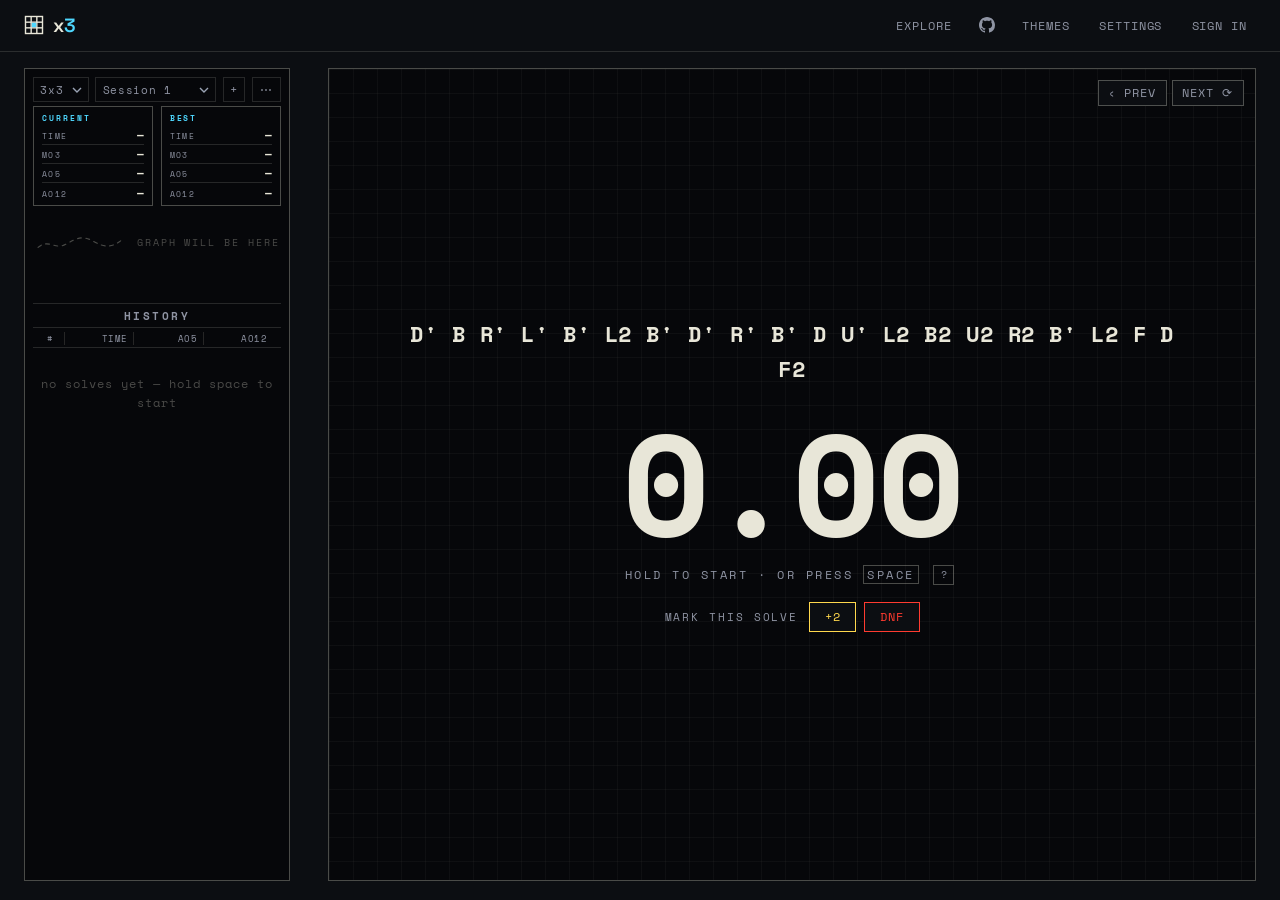
==== commit cdbcd31a: "Add solve swarm option for history graph" ====
--- a/app/static/index.html
+++ b/app/static/index.html
@@ -14,7 +14,7 @@
   <link rel="preconnect" href="https://fonts.gstatic.com" crossorigin />
   <link href="https://fonts.googleapis.com/css2?family=Space+Grotesk:wght@400;500;600;700&family=Space+Mono:wght@400;700&display=swap" rel="stylesheet" />
   <script src="https://cdn.cubing.net/v0/js/cubing/twisty" type="module" integrity="sha384-NS/RLzrthoePAHnoX1ny1q2BOPpsDWFiSa4KkaPu35uG7ToL1Dj/jCWkku0mLPBO" crossorigin="anonymous"></script>
-  <link rel="stylesheet" href="styles.css?v=58" />
+  <link rel="stylesheet" href="styles.css?v=59" />
 </head>
 <body>
   <header class="topbar">
@@ -80,6 +80,16 @@
               <div class="settings-range">
                 <label class="switch-row" for="font" style="min-width:72px">font</label>
                 <select id="font" class="settings-select"></select>
+              </div>
+            </div>
+            <div class="settings-section">
+              <h4>history graph</h4>
+              <div class="settings-range">
+                <label class="switch-row" for="spark-mode" style="min-width:72px">style</label>
+                <select id="spark-mode" class="settings-select">
+                  <option value="line">line</option>
+                  <option value="swarm">solve swarm</option>
+                </select>
               </div>
             </div>
             <div class="settings-section">
@@ -300,6 +310,6 @@
   <script src="logo.js?v=3"></script>
   <script src="themes.js?v=4"></script>
   <script src="celebrate.js?v=6"></script>
-  <script type="module" src="app.js?v=58"></script>
+  <script type="module" src="app.js?v=59"></script>
 </body>
 </html>
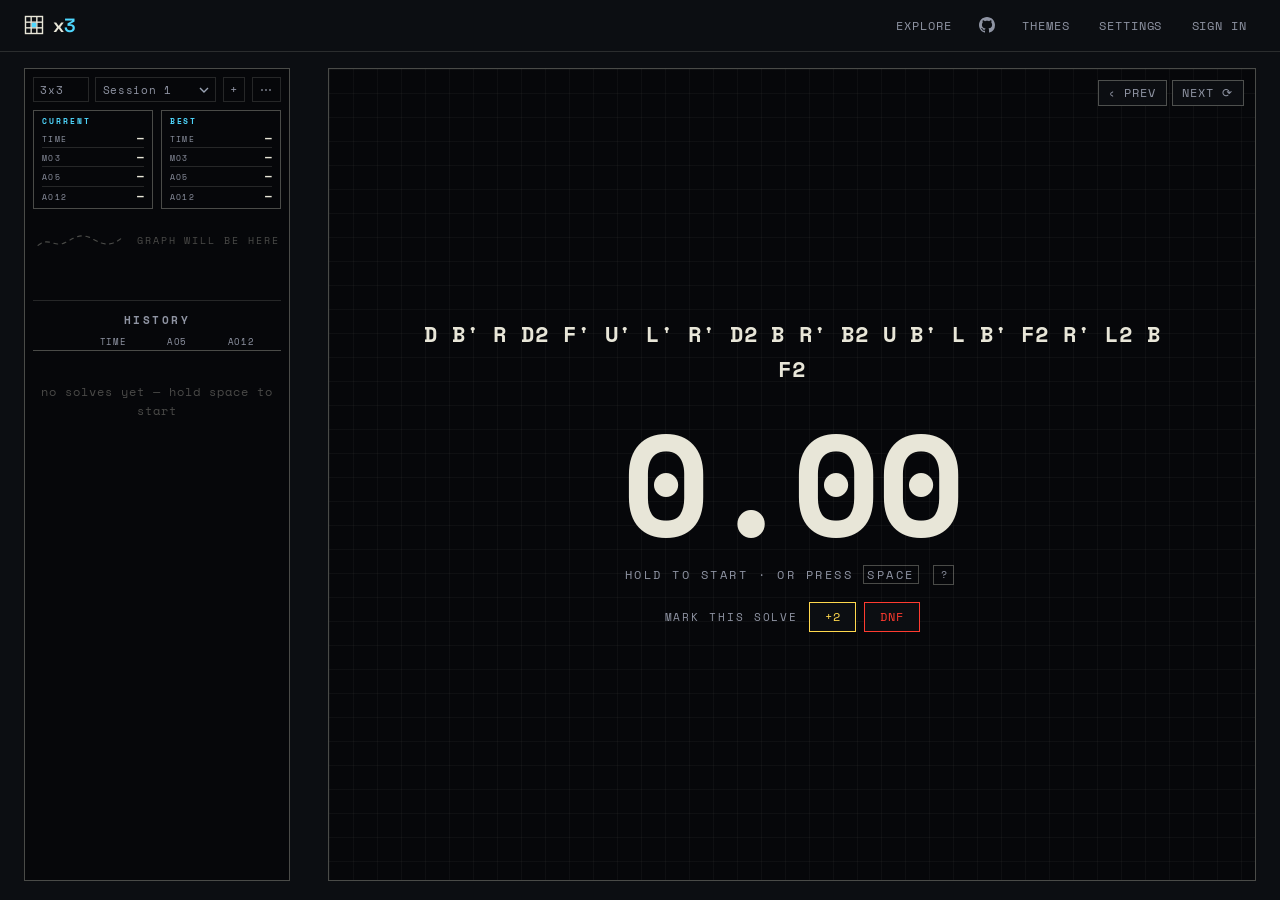
==== commit 68378d4a: "History list: coherent centered grid, dimmer solve numbers, symmetric sidebar spacing - Solve-number" ====
--- a/app/static/index.html
+++ b/app/static/index.html
@@ -14,7 +14,7 @@
   <link rel="preconnect" href="https://fonts.gstatic.com" crossorigin />
   <link href="https://fonts.googleapis.com/css2?family=Space+Grotesk:wght@400;500;600;700&family=Space+Mono:wght@400;700&display=swap" rel="stylesheet" />
   <script src="https://cdn.cubing.net/v0/js/cubing/twisty" type="module" integrity="sha384-NS/RLzrthoePAHnoX1ny1q2BOPpsDWFiSa4KkaPu35uG7ToL1Dj/jCWkku0mLPBO" crossorigin="anonymous"></script>
-  <link rel="stylesheet" href="styles.css?v=59" />
+  <link rel="stylesheet" href="styles.css?v=67" />
 </head>
 <body>
   <header class="topbar">
@@ -177,7 +177,7 @@
         <h2 class="solves-title">history</h2>
       </div>
       <div class="solve-cols">
-        <span>#</span><span>time</span><span>ao5</span><span>ao12</span>
+        <span aria-hidden="true"></span><span>time</span><span>ao5</span><span>ao12</span>
       </div>
       <ol class="solve-list" id="solve-list"></ol>
     </aside>
@@ -310,6 +310,6 @@
   <script src="logo.js?v=3"></script>
   <script src="themes.js?v=4"></script>
   <script src="celebrate.js?v=6"></script>
-  <script type="module" src="app.js?v=59"></script>
+  <script type="module" src="app.js?v=67"></script>
 </body>
 </html>
--- a/app/static/styles.css
+++ b/app/static/styles.css
@@ -719,7 +719,7 @@
   display: flex;
   align-items: center;
   gap: 0.4rem;
-  margin-bottom: 0.25rem;
+  margin-bottom: 0.45rem;
 }
 
 .session-bar .session-picker {
@@ -736,6 +736,8 @@
 .event-picker .session-btn {
   width: auto;
   min-width: 56px;
+  background-image: none;
+  padding-right: 0.45rem;
 }
 
 .event-picker .session-pop {
@@ -764,10 +766,7 @@
   display: flex;
   align-items: center;
   justify-content: center;
-  margin-top: 0.15rem;
-  margin-bottom: 0.1rem;
-  padding-bottom: 0.15rem;
-  border-bottom: 1px solid var(--hair);
+  margin: 0.2rem 0 0.3rem;
 }
 
 .solves-title {
@@ -782,10 +781,11 @@
 
 .solve-cols {
   display: grid;
-  grid-template-columns: 1.5rem 1fr 1fr 1fr;
+  grid-template-columns: 2.5rem 1fr 1fr 1fr;
   gap: 0;
   padding: 0.15rem 0.5rem;
-  border-bottom: 1px solid var(--hair);
+  margin-bottom: 0.35rem;
+  border-bottom: 1px solid var(--hair-strong);
   font-family: var(--font-mono);
   font-size: 0.54rem;
   letter-spacing: 0.06em;
@@ -794,17 +794,8 @@
 }
 
 .solve-cols span {
-  text-align: right;
-  border-right: 1px solid var(--hair);
-  padding: 0 0.35rem;
-}
-
-.solve-cols span:first-child {
-  text-align: left;
-}
-
-.solve-cols span:last-child {
-  border-right: none;
+  text-align: center;
+  padding: 0 0.2rem;
 }
 
 .solve-list {
@@ -819,11 +810,10 @@
 
 .solve-row {
   display: grid;
-  grid-template-columns: 1.5rem 1fr 1fr 1fr;
+  grid-template-columns: 2.5rem 1fr 1fr 1fr;
   gap: 0;
   align-items: center;
-  padding: 0.12rem 0.5rem;
-  border-bottom: 1px solid var(--hair);
+  padding: 0.14rem 0.5rem;
   font-family: var(--font-mono);
   font-size: 0.72rem;
   cursor: pointer;
@@ -833,20 +823,11 @@
 .solve-row > span {
   display: flex;
   align-items: center;
-  justify-content: flex-end;
+  justify-content: center;
   align-self: stretch;
-  border-right: 1px solid var(--hair);
-  padding: 0 0.35rem;
+  padding: 0 0.2rem;
   font-variant-numeric: tabular-nums;
   white-space: nowrap;
-}
-
-.solve-row > span:first-child {
-  justify-content: flex-start;
-}
-
-.solve-row > span:last-child {
-  border-right: none;
 }
 
 .solve-row:hover {
@@ -860,8 +841,8 @@
 
 .solve-index {
   color: var(--ink-soft);
-  font-size: 0.56rem;
-  opacity: 0.7;
+  font-size: 0.52rem;
+  opacity: 0.75;
 }
 
 .solve-time {
@@ -869,7 +850,7 @@
   align-items: center;
   gap: 0.3rem;
   font-weight: 700;
-  font-size: 0.76rem;
+  font-size: 0.8rem;
   color: var(--ink);
   white-space: nowrap;
 }
@@ -892,7 +873,7 @@
 }
 
 .solve-cell {
-  text-align: left;
+  text-align: center;
   font-variant-numeric: tabular-nums;
   color: var(--ink-soft);
   white-space: nowrap;
@@ -919,7 +900,7 @@
 /* ---------- sparkline ---------- */
 
 .spark-wrap {
-  margin: 0 0 0.15rem;
+  margin: 0 0 0.45rem;
   padding: 0.3rem 0 0.2rem;
   border-bottom: 1px solid var(--hair);
 }
@@ -1345,7 +1326,7 @@
   display: grid;
   grid-template-columns: 1fr 1fr;
   gap: 0.45rem;
-  margin: 0 0 0.8rem;
+  margin: 0 0 0.45rem;
 }
 
 .stat-card {
@@ -1843,6 +1824,14 @@
   .stage-split {
     grid-template-columns: 220px 1fr;
     gap: 1.4rem;
+  }
+
+  .solve-row {
+    font-size: 0.66rem;
+  }
+
+  .solve-time {
+    font-size: 0.72rem;
   }
 }
 
@@ -2066,6 +2055,34 @@
     padding: 0.35rem;
   }
 
+  .solve-cols,
+  .solve-row {
+    grid-template-columns: 2rem 1fr 1fr 1fr;
+  }
+
+  .solve-cols {
+    padding: 0.15rem 0.25rem;
+    margin-bottom: 0.3rem;
+  }
+
+  .solve-row {
+    padding: 0.12rem 0.25rem;
+    font-size: 0.6rem;
+  }
+
+  .solve-row > span,
+  .solve-cols span {
+    padding: 0 0.05rem;
+  }
+
+  .solve-time {
+    font-size: 0.66rem;
+  }
+
+  .solve-index {
+    font-size: 0.46rem;
+  }
+
   .stats {
     margin-bottom: 0.4rem;
     gap: 0.3rem;
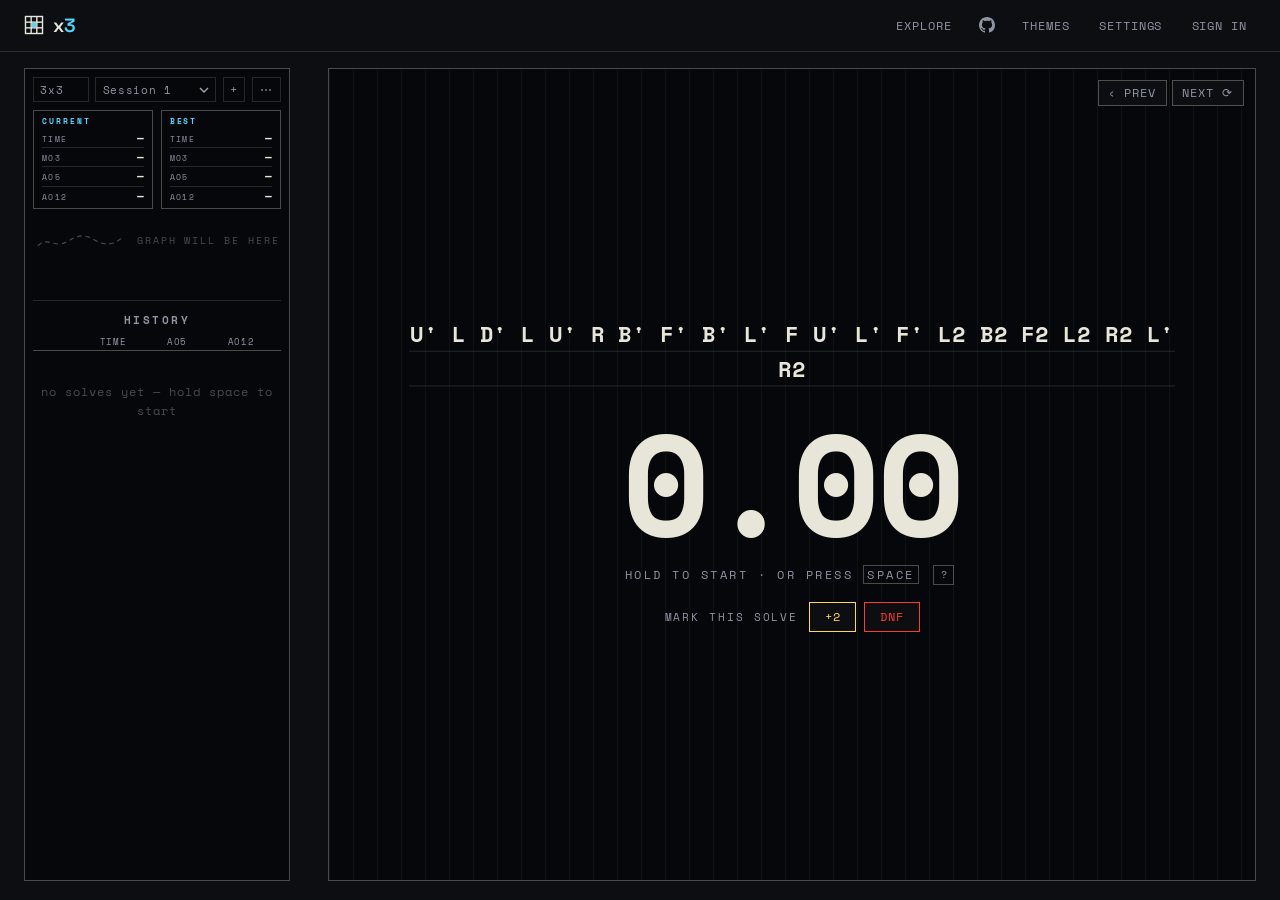
==== commit f8423528: "Align instrument grid to text; remove event caret - Scramble text gets ruled lines matched to its li" ====
--- a/app/static/index.html
+++ b/app/static/index.html
@@ -14,7 +14,7 @@
   <link rel="preconnect" href="https://fonts.gstatic.com" crossorigin />
   <link href="https://fonts.googleapis.com/css2?family=Space+Grotesk:wght@400;500;600;700&family=Space+Mono:wght@400;700&display=swap" rel="stylesheet" />
   <script src="https://cdn.cubing.net/v0/js/cubing/twisty" type="module" integrity="sha384-NS/RLzrthoePAHnoX1ny1q2BOPpsDWFiSa4KkaPu35uG7ToL1Dj/jCWkku0mLPBO" crossorigin="anonymous"></script>
-  <link rel="stylesheet" href="styles.css?v=67" />
+  <link rel="stylesheet" href="styles.css?v=68" />
 </head>
 <body>
   <header class="topbar">
@@ -310,6 +310,6 @@
   <script src="logo.js?v=3"></script>
   <script src="themes.js?v=4"></script>
   <script src="celebrate.js?v=6"></script>
-  <script type="module" src="app.js?v=67"></script>
+  <script type="module" src="app.js?v=68"></script>
 </body>
 </html>
--- a/app/static/styles.css
+++ b/app/static/styles.css
@@ -1098,14 +1098,16 @@
 }
 
 .scramble {
-  position: relative;
-  z-index: 2;
-  font-family: var(--font-mono);
-  font-size: calc(
+  --scramble-fs: calc(
     clamp(1.05rem, 1.4rem, 1.2rem + 1vmin) *
     var(--scramble-size, 1) *
     var(--scramble-event-scale, 1)
   );
+  --scramble-lh: calc(var(--scramble-fs) * 1.55);
+  position: relative;
+  z-index: 2;
+  font-family: var(--font-mono);
+  font-size: var(--scramble-fs);
   font-weight: 700;
   letter-spacing: 0.04em;
   line-height: 1.55;
@@ -1116,6 +1118,8 @@
   user-select: none;
   -webkit-user-select: none;
   -webkit-touch-callout: none;
+  background-image: linear-gradient(to top, var(--hair) 1px, transparent 1px);
+  background-size: 100% var(--scramble-lh);
 }
 
 body.scramble-hidden .scramble {
@@ -1154,10 +1158,8 @@
 .instrument-grid {
   position: absolute;
   inset: 0;
-  background-image:
-    linear-gradient(var(--hair) 1px, transparent 1px),
-    linear-gradient(90deg, var(--hair) 1px, transparent 1px);
-  background-size: var(--grid) var(--grid);
+  background-image: linear-gradient(90deg, var(--hair) 1px, transparent 1px);
+  background-size: var(--grid) 100%;
   opacity: 0.28;
 }
 
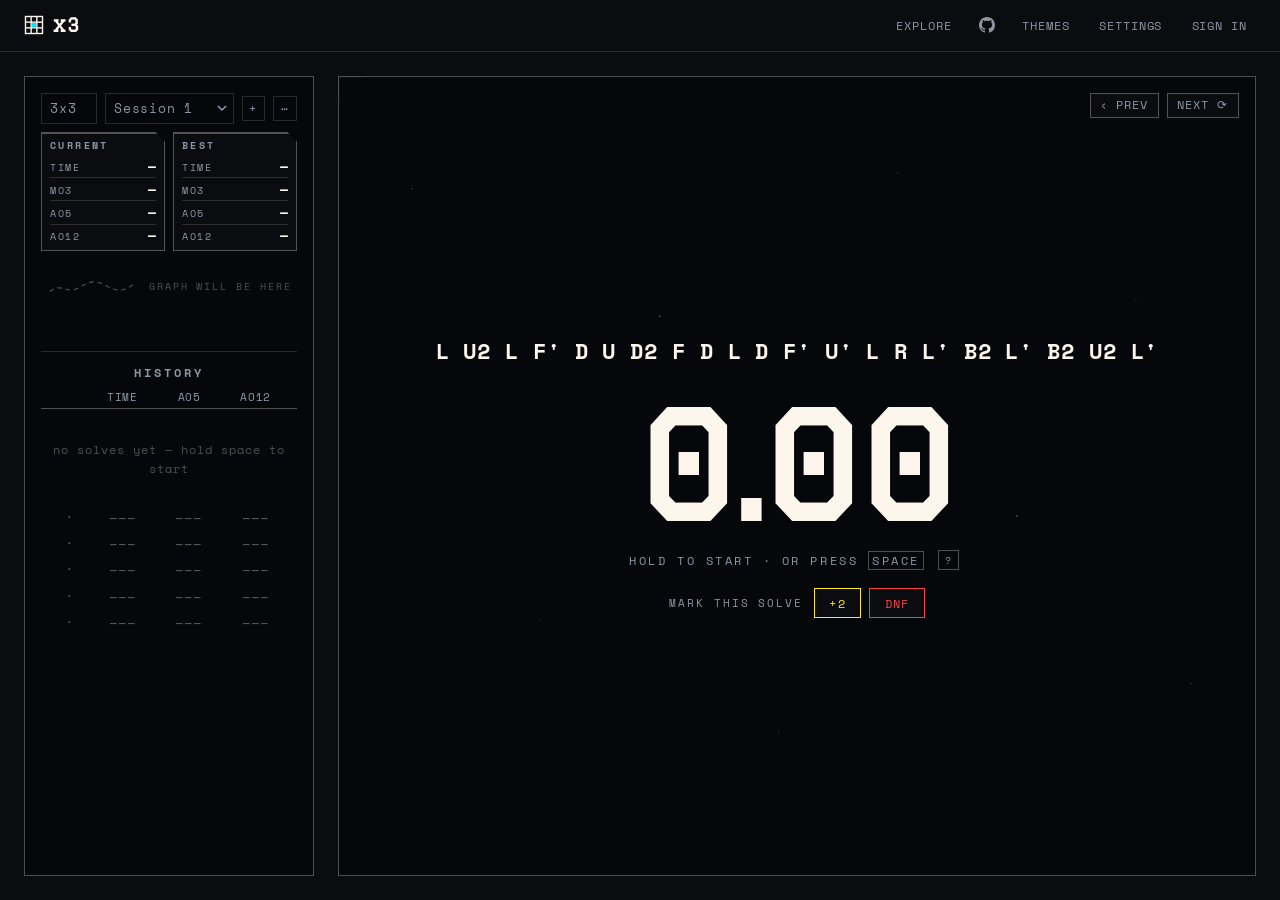
==== commit d626bd56: "Themes: Paper White + Star Wars / Alien / Matrix essences; hotlink backgrounds; accent-free chrome; " ====
--- a/app/static/index.html
+++ b/app/static/index.html
@@ -3,7 +3,7 @@
 <head>
   <meta charset="UTF-8" />
   <meta name="viewport" content="width=device-width, initial-scale=1.0, viewport-fit=cover" />
-  <meta name="theme-color" content="#e7e9ec" media="(prefers-color-scheme: light)" />
+  <meta name="theme-color" content="#f5f4ed" media="(prefers-color-scheme: light)" />
   <meta name="theme-color" content="#10121a" media="(prefers-color-scheme: dark)" />
   <meta name="mobile-web-app-capable" content="yes" />
   <meta name="apple-mobile-web-app-capable" content="yes" />
@@ -14,9 +14,10 @@
   <link rel="preconnect" href="https://fonts.gstatic.com" crossorigin />
   <link href="https://fonts.googleapis.com/css2?family=Space+Grotesk:wght@400;500;600;700&family=Space+Mono:wght@400;700&display=swap" rel="stylesheet" />
   <script src="https://cdn.cubing.net/v0/js/cubing/twisty" type="module" integrity="sha384-NS/RLzrthoePAHnoX1ny1q2BOPpsDWFiSa4KkaPu35uG7ToL1Dj/jCWkku0mLPBO" crossorigin="anonymous"></script>
-  <link rel="stylesheet" href="styles.css?v=68" />
+  <link rel="stylesheet" href="styles.css?v=83" />
 </head>
 <body>
+  <div class="bg-veil" aria-hidden="true"></div>
   <header class="topbar">
     <div class="brand">
       <svg class="brand-mark" width="20" height="20" viewBox="0 0 20 20" aria-hidden="true">
@@ -45,7 +46,6 @@
         <div class="themes-wrap">
           <button id="themes-btn" class="ghost-btn" type="button" aria-haspopup="true" aria-expanded="false">themes</button>
           <div class="themes-pop" id="themes-pop" hidden>
-            <input id="themes-search" class="themes-search" type="search" placeholder="search themes…" />
             <div class="themes-list" id="themes-list"></div>
           </div>
         </div>
@@ -90,6 +90,19 @@
                   <option value="line">line</option>
                   <option value="swarm">solve swarm</option>
                 </select>
+              </div>
+            </div>
+            <div class="settings-section">
+              <h4>background</h4>
+              <label class="field-label" for="bg-url">image link (hotlinked, never uploaded)</label>
+              <input id="bg-url" class="text-input" type="url" inputmode="url" placeholder="https://…" autocomplete="off" />
+              <div class="settings-range" style="margin-top:0.5rem">
+                <label class="switch-row" for="bg-dim" style="min-width:72px">dim</label>
+                <input id="bg-dim" type="range" min="0" max="95" step="5" value="80" />
+                <span class="settings-value" id="bg-dim-value">80%</span>
+              </div>
+              <div class="settings-actions" style="margin-top:0.5rem">
+                <button id="bg-clear" class="ghost-btn settings-action" type="button">clear background</button>
               </div>
             </div>
             <div class="settings-section">
@@ -308,8 +321,8 @@
   </div>
 
   <script src="logo.js?v=3"></script>
-  <script src="themes.js?v=4"></script>
-  <script src="celebrate.js?v=6"></script>
-  <script type="module" src="app.js?v=68"></script>
+  <script src="themes.js?v=10"></script>
+  <script src="celebrate.js?v=7"></script>
+  <script type="module" src="app.js?v=74"></script>
 </body>
 </html>
--- a/app/static/styles.css
+++ b/app/static/styles.css
@@ -1,19 +1,29 @@
 :root {
-  --face: #e7e9ec;
-  --face-deep: #dfe2e7;
-  --ink: #10121a;
-  --ink-soft: #3a3f4d;
-  --hair: rgba(16, 18, 26, 0.14);
-  --hair-strong: rgba(16, 18, 26, 0.3);
-  --accent: #1e6fd9;
-  --ok: #1f7a48;
-  --bad: #b23a2b;
-  --brass: #a97c3f;
-  --shadow: 0 6px 18px rgba(16, 18, 26, 0.12);
+  --face: #f4efe3;
+  --face-deep: #e8e2d1;
+  --ink: #2b251c;
+  --ink-soft: #7a6f5c;
+  --hair: rgba(43, 37, 28, 0.15);
+  --hair-strong: rgba(43, 37, 28, 0.36);
+  --accent: #7c5a2e;
+  --ok: #4a6b3f;
+  --bad: #a83a32;
+  --brass: #8a7a1e;
+  --shadow: 0 6px 18px rgba(43, 37, 28, 0.12);
   --font-display: "Space Grotesk", system-ui, sans-serif;
   --font-mono: "Space Mono", ui-monospace, monospace;
   --grid: 24px;
   --solve-avg: 3.5rem;
+  --gutter: 1.5rem;
+  --gap: 1.5rem;
+  --inset: 1rem;
+  --stack: 0.5rem;
+}
+
+:root[data-theme="light"] {
+  --gridline: rgba(90, 75, 55, 0.38);
+  --gridcross: rgba(90, 75, 55, 0.62);
+  --grid-op: 0.55;
 }
 
 :root[data-theme="dark"] {
@@ -28,6 +38,9 @@
   --bad: #e16353;
   --brass: #d3a75f;
   --shadow: 0 6px 18px rgba(0, 0, 0, 0.55);
+  --gridline: rgba(233, 236, 241, 0.12);
+  --gridcross: rgba(233, 236, 241, 0.3);
+  --grid-op: 0.28;
 }
 
 * {
@@ -44,6 +57,10 @@
 
 body {
   background: var(--face);
+  background-image: var(--bg-image, none);
+  background-size: cover;
+  background-position: center;
+  background-attachment: fixed;
   color: var(--ink);
   font-family: var(--font-display);
   display: flex;
@@ -72,6 +89,25 @@
   touch-action: manipulation;
 }
 
+.bg-veil {
+  position: fixed;
+  inset: 0;
+  z-index: 0;
+  background: var(--face);
+  opacity: 0;
+  pointer-events: none;
+}
+
+body.has-bg .bg-veil {
+  opacity: var(--bg-veil, 0.8);
+}
+
+.topbar,
+.stage {
+  position: relative;
+  z-index: 1;
+}
+
 .visually-hidden {
   position: absolute;
   width: 1px;
@@ -117,8 +153,8 @@
   display: flex;
   align-items: center;
   justify-content: space-between;
-  gap: 1rem;
-  padding: 0.65rem 1.5rem;
+  gap: var(--stack);
+  padding: 0.65rem var(--gutter);
   padding-top: calc(0.65rem + env(safe-area-inset-top));
   border-bottom: 1px solid var(--hair);
   width: 100%;
@@ -140,10 +176,12 @@
 .brand-name {
   display: flex;
   align-items: baseline;
+  letter-spacing: 0.28em;
+  margin-right: -0.28em;
 }
 
 .brand-3 {
-  color: var(--accent);
+  color: inherit;
 }
 
 .brand-mark {
@@ -168,9 +206,9 @@
   font-family: var(--font-mono, monospace);
   font-size: 0.7rem;
   letter-spacing: 0.04em;
-  color: var(--accent);
+  color: var(--ink-soft);
   padding: 0.2rem 0.5rem;
-  border: 1px solid var(--accent);
+  border: 1px solid var(--hair-strong);
   border-radius: 999px;
   white-space: nowrap;
   opacity: 0.85;
@@ -335,13 +373,13 @@
   appearance: none;
   width: 100%;
   font-family: var(--font-mono);
-  font-size: 0.68rem;
+  font-size: 0.8rem;
   letter-spacing: 0.06em;
   color: var(--ink-soft);
   background: transparent;
   border: 1px solid var(--hair);
   border-radius: 0;
-  padding: 0.22rem 1.1rem 0.22rem 0.4rem;
+  padding: 0.3rem 1.2rem 0.3rem 0.5rem;
   background-image: url("data:image/svg+xml,%3Csvg xmlns='http://www.w3.org/2000/svg' width='10' height='6' viewBox='0 0 10 6'%3E%3Cpath d='M1 1l4 4 4-4' fill='none' stroke='%239aa3b4' stroke-width='1.4'/%3E%3C/svg%3E");
   background-repeat: no-repeat;
   background-position: right 0.4rem center;
@@ -387,7 +425,7 @@
   border-left: 2px solid transparent;
   background: none;
   font-family: var(--font-mono);
-  font-size: 0.76rem;
+  font-size: 0.86rem;
   color: var(--ink-soft);
   padding: 0.42rem 0.6rem;
   cursor: pointer;
@@ -581,27 +619,6 @@
   display: none;
 }
 
-.themes-search {
-  font-family: var(--font-mono);
-  font-size: 0.74rem;
-  color: var(--ink);
-  background: var(--face-deep);
-  border: 1px solid var(--hair-strong);
-  border-radius: 0;
-  padding: 0.4rem 0.5rem;
-  margin-bottom: 0.5rem;
-  width: 100%;
-}
-
-.themes-search::placeholder {
-  color: var(--ink-soft);
-}
-
-.themes-search:focus-visible {
-  outline: 2px solid var(--accent);
-  outline-offset: 0;
-}
-
 .themes-list {
   overflow-y: auto;
   flex: 1;
@@ -677,10 +694,10 @@
 
 .stage {
   width: 100%;
-  padding: 1rem 1.5rem 1.2rem;
-  padding-left: calc(1.5rem + env(safe-area-inset-left));
-  padding-right: calc(1.5rem + env(safe-area-inset-right));
-  padding-bottom: calc(1.2rem + env(safe-area-inset-bottom));
+  padding: var(--gutter);
+  padding-left: calc(var(--gutter) + env(safe-area-inset-left));
+  padding-right: calc(var(--gutter) + env(safe-area-inset-right));
+  padding-bottom: calc(var(--gutter) + env(safe-area-inset-bottom));
   flex: 1 1 auto;
   min-height: 0;
   overflow: hidden;
@@ -688,9 +705,9 @@
 
 .stage-split {
   display: grid;
-  grid-template-columns: 266px 1fr;
+  grid-template-columns: 290px 1fr;
   grid-template-rows: 1fr;
-  gap: 1.6rem 2.4rem;
+  gap: var(--gap);
   align-items: stretch;
   height: 100%;
 }
@@ -707,7 +724,7 @@
 .history {
   border: 1px solid var(--hair-strong);
   background: var(--face-deep);
-  padding: 0.5rem 0.5rem 0.75rem;
+  padding: var(--inset);
   min-height: 0;
   height: 100%;
   display: flex;
@@ -718,8 +735,8 @@
 .session-bar {
   display: flex;
   align-items: center;
-  gap: 0.4rem;
-  margin-bottom: 0.45rem;
+  gap: var(--stack);
+  margin-bottom: var(--stack);
 }
 
 .session-bar .session-picker {
@@ -755,8 +772,8 @@
   font-size: 0.58rem;
   letter-spacing: 0.12em;
   text-transform: uppercase;
-  color: var(--accent);
-  border: 1px solid var(--accent);
+  color: var(--ink-soft);
+  border: 1px solid var(--hair-strong);
   padding: 0.02rem 0.3rem;
   margin-left: 0.4rem;
   vertical-align: 1px;
@@ -771,7 +788,7 @@
 
 .solves-title {
   font-family: var(--font-mono);
-  font-size: 0.66rem;
+  font-size: 0.78rem;
   letter-spacing: 0.24em;
   text-transform: uppercase;
   font-weight: 700;
@@ -787,7 +804,7 @@
   margin-bottom: 0.35rem;
   border-bottom: 1px solid var(--hair-strong);
   font-family: var(--font-mono);
-  font-size: 0.54rem;
+  font-size: 0.66rem;
   letter-spacing: 0.06em;
   text-transform: uppercase;
   color: var(--ink-soft);
@@ -813,9 +830,9 @@
   grid-template-columns: 2.5rem 1fr 1fr 1fr;
   gap: 0;
   align-items: center;
-  padding: 0.14rem 0.5rem;
-  font-family: var(--font-mono);
-  font-size: 0.72rem;
+  padding: 0.2rem 0.5rem;
+  font-family: var(--font-mono);
+  font-size: 0.86rem;
   cursor: pointer;
   min-width: 0;
 }
@@ -841,7 +858,7 @@
 
 .solve-index {
   color: var(--ink-soft);
-  font-size: 0.52rem;
+  font-size: 0.62rem;
   opacity: 0.75;
 }
 
@@ -850,14 +867,14 @@
   align-items: center;
   gap: 0.3rem;
   font-weight: 700;
-  font-size: 0.8rem;
+  font-size: 0.94rem;
   color: var(--ink);
   white-space: nowrap;
 }
 
 .solve-fast {
   color: var(--brass);
-  font-size: 0.7rem;
+  font-size: 0.84rem;
 }
 
 .solve-time.plus-two {
@@ -900,8 +917,8 @@
 /* ---------- sparkline ---------- */
 
 .spark-wrap {
-  margin: 0 0 0.45rem;
-  padding: 0.3rem 0 0.2rem;
+  margin: 0 0 var(--stack);
+  padding: var(--stack) 0;
   border-bottom: 1px solid var(--hair);
 }
 
@@ -1057,8 +1074,8 @@
 
 .cube {
   position: absolute;
-  top: 0.7rem;
-  left: 0.7rem;
+  top: var(--inset);
+  left: var(--inset);
   width: min(var(--cube-size, 118px), 24vmin);
   height: min(var(--cube-size, 118px), 24vmin);
   z-index: 2;
@@ -1072,11 +1089,11 @@
 
 .scramble-nav {
   position: absolute;
-  top: 0.7rem;
-  right: 0.7rem;
+  top: var(--inset);
+  right: var(--inset);
   z-index: 2;
   display: flex;
-  gap: 0.3rem;
+  gap: var(--stack);
 }
 
 .scramble-nav .ghost-btn {
@@ -1103,7 +1120,6 @@
     var(--scramble-size, 1) *
     var(--scramble-event-scale, 1)
   );
-  --scramble-lh: calc(var(--scramble-fs) * 1.55);
   position: relative;
   z-index: 2;
   font-family: var(--font-mono);
@@ -1118,8 +1134,6 @@
   user-select: none;
   -webkit-user-select: none;
   -webkit-touch-callout: none;
-  background-image: linear-gradient(to top, var(--hair) 1px, transparent 1px);
-  background-size: 100% var(--scramble-lh);
 }
 
 body.scramble-hidden .scramble {
@@ -1147,7 +1161,8 @@
   flex-direction: column;
   align-items: center;
   justify-content: center;
-  gap: 0.4rem;
+  gap: var(--stack);
+  padding: var(--inset);
   overflow: hidden;
   touch-action: none;
   user-select: none;
@@ -1158,9 +1173,23 @@
 .instrument-grid {
   position: absolute;
   inset: 0;
-  background-image: linear-gradient(90deg, var(--hair) 1px, transparent 1px);
-  background-size: var(--grid) 100%;
-  opacity: 0.28;
+  background-image:
+    linear-gradient(var(--gridline, var(--hair)) 1px, transparent 1px),
+    linear-gradient(90deg, var(--gridline, var(--hair)) 1px, transparent 1px);
+  background-size:
+    var(--grid) var(--grid),
+    var(--grid) var(--grid);
+  background-position:
+    0 0,
+    0 0;
+  background-repeat: repeat;
+  opacity: var(--grid-op, 0.28);
+}
+
+.solve-row.solve-ghost {
+  pointer-events: none;
+  cursor: default;
+  opacity: 0.35;
 }
 
 .readout {
@@ -1327,24 +1356,25 @@
 .stats {
   display: grid;
   grid-template-columns: 1fr 1fr;
-  gap: 0.45rem;
-  margin: 0 0 0.45rem;
+  gap: var(--stack);
+  margin: 0 0 var(--stack);
 }
 
 .stat-card {
   border: 1px solid var(--hair-strong);
-  background: var(--face-deep);
+  border-top: 2px solid var(--hair-strong);
+  background: var(--face);
   padding: 0.3rem 0.5rem 0.2rem;
   min-width: 0;
 }
 
 .stat-card-title {
   font-family: var(--font-mono);
-  font-size: 0.5rem;
+  font-size: 0.62rem;
   letter-spacing: 0.24em;
   text-transform: uppercase;
   font-weight: 700;
-  color: var(--accent);
+  color: var(--ink-soft);
   margin: 0 0 0.1rem;
 }
 
@@ -1353,9 +1383,9 @@
   align-items: baseline;
   justify-content: space-between;
   gap: 0.4rem;
-  padding: 0.07rem 0;
-  font-family: var(--font-mono);
-  font-size: 0.52rem;
+  padding: 0.1rem 0;
+  font-family: var(--font-mono);
+  font-size: 0.64rem;
   letter-spacing: 0.16em;
   text-transform: uppercase;
   color: var(--ink-soft);
@@ -1368,7 +1398,7 @@
 .stat-value {
   font-family: var(--font-mono);
   font-weight: 700;
-  font-size: 0.66rem;
+  font-size: 0.8rem;
   font-variant-numeric: tabular-nums;
   color: var(--ink);
   letter-spacing: 0;
@@ -1720,7 +1750,7 @@
 }
 
 .record-card-body .rec-label {
-  color: var(--accent);
+  color: var(--ink-soft);
   font-size: 0.66rem;
   font-weight: 700;
   letter-spacing: 0.1em;
@@ -1823,9 +1853,12 @@
 
 /* medium screens (iPad landscape, small laptops): slim the sidebar */
 @media (min-width: 701px) and (max-width: 920px) {
+  :root {
+    --gap: 1rem;
+  }
   .stage-split {
-    grid-template-columns: 220px 1fr;
-    gap: 1.4rem;
+    grid-template-columns: 240px 1fr;
+    gap: var(--gap);
   }
 
   .solve-row {
@@ -1839,6 +1872,11 @@
 
 /* phones: hamburger + drawer, touch-friendly */
 @media (max-width: 700px) {
+  :root {
+    --gutter: 0.8rem;
+    --gap: 0.8rem;
+    --inset: 0.8rem;
+  }
   .menu-btn {
     display: flex;
   }
@@ -1850,11 +1888,11 @@
     display: flex;
     flex-direction: column;
     background: var(--face);
-    padding: 0.8rem;
-    padding-top: calc(0.8rem + env(safe-area-inset-top));
-    padding-bottom: calc(0.8rem + env(safe-area-inset-bottom));
-    padding-left: calc(0.8rem + env(safe-area-inset-left));
-    padding-right: calc(0.8rem + env(safe-area-inset-right));
+    padding: var(--gutter);
+    padding-top: calc(var(--gutter) + env(safe-area-inset-top));
+    padding-bottom: calc(var(--gutter) + env(safe-area-inset-bottom));
+    padding-left: calc(var(--gutter) + env(safe-area-inset-left));
+    padding-right: calc(var(--gutter) + env(safe-area-inset-right));
     transform: translateX(100%);
     transition: transform 0.24s ease;
   }
@@ -1867,7 +1905,7 @@
     display: flex;
     align-items: center;
     justify-content: space-between;
-    margin-bottom: 0.4rem;
+    margin-bottom: var(--stack);
   }
 
   .drawer-title {
@@ -1967,7 +2005,7 @@
     display: flex;
     flex-direction: column;
     height: 100%;
-    gap: 0.8rem;
+    gap: var(--gap);
   }
 
   .main-col {
@@ -1996,7 +2034,7 @@
     display: flex;
     align-items: center;
     justify-content: center;
-    gap: 0.45rem;
+    gap: var(--stack);
     width: 100%;
     padding: 0.35rem;
     background: var(--face-deep);
@@ -2042,19 +2080,15 @@
 
 /* landscape phones: compact two-pane, no page scroll */
 @media (orientation: landscape) and (max-height: 480px) {
-  .stage {
-    padding: 0.6rem 0.9rem calc(0.6rem + env(safe-area-inset-bottom));
-    padding-left: calc(0.9rem + env(safe-area-inset-left));
-    padding-right: calc(0.9rem + env(safe-area-inset-right));
+  :root {
+    --gutter: 0.9rem;
+    --gap: 1rem;
+    --inset: 0.6rem;
   }
 
   .stage-split {
-    grid-template-columns: 180px 1fr;
-    gap: 1rem;
-  }
-
-  .history {
-    padding: 0.35rem;
+    grid-template-columns: 200px 1fr;
+    gap: var(--gap);
   }
 
   .solve-cols,
@@ -2086,8 +2120,8 @@
   }
 
   .stats {
-    margin-bottom: 0.4rem;
-    gap: 0.3rem;
+    margin-bottom: var(--stack);
+    gap: var(--stack);
   }
 
   .spark-wrap {
@@ -2119,30 +2153,123 @@
   }
 
   .instrument {
-    gap: 0.2rem;
+    gap: var(--stack);
   }
 }
 
 @media (max-width: 480px) {
+  :root {
+    --gutter: 0.8rem;
+    --gap: 0.8rem;
+  }
   .topbar {
-    padding: 0.6rem 0.8rem;
-    padding-top: calc(0.6rem + env(safe-area-inset-top));
-    gap: 0.5rem;
+    gap: var(--stack);
   }
 
   .topbar-right {
     gap: 0.35rem;
   }
 
-  .stage {
-    padding: 0.8rem 0.8rem calc(1rem + env(safe-area-inset-bottom));
-    padding-left: calc(0.8rem + env(safe-area-inset-left));
-    padding-right: calc(0.8rem + env(safe-area-inset-right));
-  }
-
   .stage-split {
-    gap: 1rem;
-  }
+    gap: var(--gap);
+  }
+}
+
+/* ---------- per-theme essence ---------- */
+
+:root[data-theme-id="star-wars"] .readout {
+  font-family: var(--font-display);
+  letter-spacing: 0.01em;
+}
+
+:root[data-theme-id="star-wars"] .stat-card {
+  clip-path: polygon(0 0, calc(100% - 10px) 0, 100% 10px, 100% 100%, 0 100%);
+}
+
+:root[data-theme-id="star-wars"] .brand-name {
+  font-family: var(--font-display);
+  letter-spacing: 0.12em;
+}
+
+:root {
+  --radius: 0;
+}
+
+:root[data-theme-id="light"] {
+  --radius: 10px;
+}
+
+.instrument,
+.history,
+.stat-card,
+.modal-card,
+.record-card {
+  border-radius: var(--radius);
+}
+
+:root[data-theme-id="light"] .history {
+  border-left: 3px double var(--hair-strong);
+}
+
+:root[data-theme-id="light"] .topbar {
+  border-bottom-width: 2px;
+}
+
+:root[data-theme-id="the-matrix"] .readout {
+  font-size: clamp(3.6rem, 22vh, 10.5rem);
+  line-height: 0.95;
+}
+
+:root[data-theme-id="star-wars"] .instrument-grid {
+  background-image:
+    radial-gradient(1px 1px at 8% 14%, rgba(253, 246, 236, 0.9), transparent),
+    radial-gradient(1px 1px at 22% 68%, rgba(253, 246, 236, 0.6), transparent),
+    radial-gradient(1.5px 1.5px at 35% 30%, rgba(253, 246, 236, 0.8), transparent),
+    radial-gradient(1px 1px at 48% 82%, rgba(253, 246, 236, 0.55), transparent),
+    radial-gradient(1px 1px at 61% 12%, rgba(253, 246, 236, 0.7), transparent),
+    radial-gradient(1.5px 1.5px at 74% 55%, rgba(253, 246, 236, 0.85), transparent),
+    radial-gradient(1px 1px at 87% 28%, rgba(253, 246, 236, 0.6), transparent),
+    radial-gradient(1px 1px at 93% 76%, rgba(253, 246, 236, 0.75), transparent),
+    linear-gradient(var(--gridline, var(--hair)) 1px, transparent 1px),
+    linear-gradient(90deg, var(--gridline, var(--hair)) 1px, transparent 1px);
+  background-size:
+    auto, auto, auto, auto, auto, auto, auto, auto,
+    var(--grid) var(--grid),
+    var(--grid) var(--grid);
+  background-repeat: no-repeat;
+}
+
+:root[data-theme-id="star-wars"] .solve-row.solve-best .solve-time {
+  color: var(--brass);
+}
+
+:root[data-theme-id="alien"] .hint::after {
+  content: "▊";
+  margin-left: 0.4em;
+  color: var(--accent);
+  animation: alien-blink 1.06s step-end infinite;
+}
+
+@keyframes alien-blink {
+  50% {
+    opacity: 0;
+  }
+}
+
+:root[data-theme-id="alien"] .instrument-grid::after {
+  content: "";
+  position: absolute;
+  inset: 0;
+  pointer-events: none;
+  background:
+    radial-gradient(120% 90% at 50% 50%, transparent 55%, rgba(0, 0, 0, 0.5) 100%),
+    repeating-linear-gradient(
+      0deg,
+      transparent,
+      transparent 2px,
+      rgba(124, 252, 0, 0.055) 2px,
+      rgba(124, 252, 0, 0.055) 4px
+    );
 }
 
 /* ---------- reduced motion ---------- */
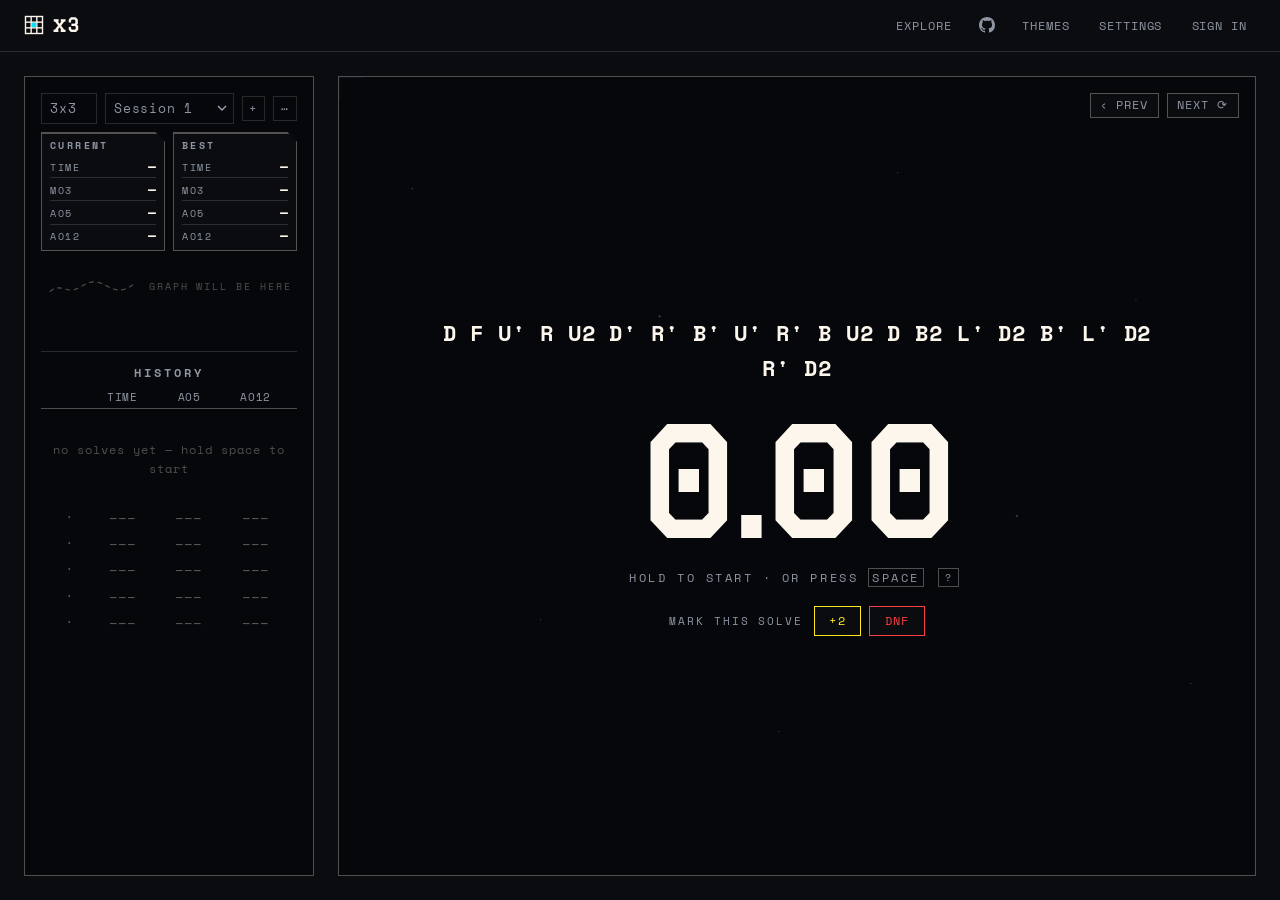
==== commit b59d2b66: "Background image: translucent panels + theme-safe bg vars (data-bg-url restore), dim preview param; " ====
--- a/app/static/index.html
+++ b/app/static/index.html
@@ -14,7 +14,7 @@
   <link rel="preconnect" href="https://fonts.gstatic.com" crossorigin />
   <link href="https://fonts.googleapis.com/css2?family=Space+Grotesk:wght@400;500;600;700&family=Space+Mono:wght@400;700&display=swap" rel="stylesheet" />
   <script src="https://cdn.cubing.net/v0/js/cubing/twisty" type="module" integrity="sha384-NS/RLzrthoePAHnoX1ny1q2BOPpsDWFiSa4KkaPu35uG7ToL1Dj/jCWkku0mLPBO" crossorigin="anonymous"></script>
-  <link rel="stylesheet" href="styles.css?v=83" />
+  <link rel="stylesheet" href="styles.css?v=84" />
 </head>
 <body>
   <div class="bg-veil" aria-hidden="true"></div>
@@ -323,6 +323,6 @@
   <script src="logo.js?v=3"></script>
   <script src="themes.js?v=10"></script>
   <script src="celebrate.js?v=7"></script>
-  <script type="module" src="app.js?v=74"></script>
+  <script type="module" src="app.js?v=75"></script>
 </body>
 </html>
--- a/app/static/styles.css
+++ b/app/static/styles.css
@@ -102,6 +102,22 @@
   opacity: var(--bg-veil, 0.8);
 }
 
+body.has-bg .topbar,
+body.has-bg .stage {
+  background: transparent;
+}
+
+body.has-bg .history,
+body.has-bg .instrument,
+body.has-bg .stat-card {
+  background: color-mix(in srgb, var(--face-deep) 88%, transparent);
+}
+
+body.has-bg .scramble-nav .ghost-btn,
+body.has-bg .penalty-bar .penalty-btn {
+  background: color-mix(in srgb, var(--face) 82%, transparent);
+}
+
 .topbar,
 .stage {
   position: relative;
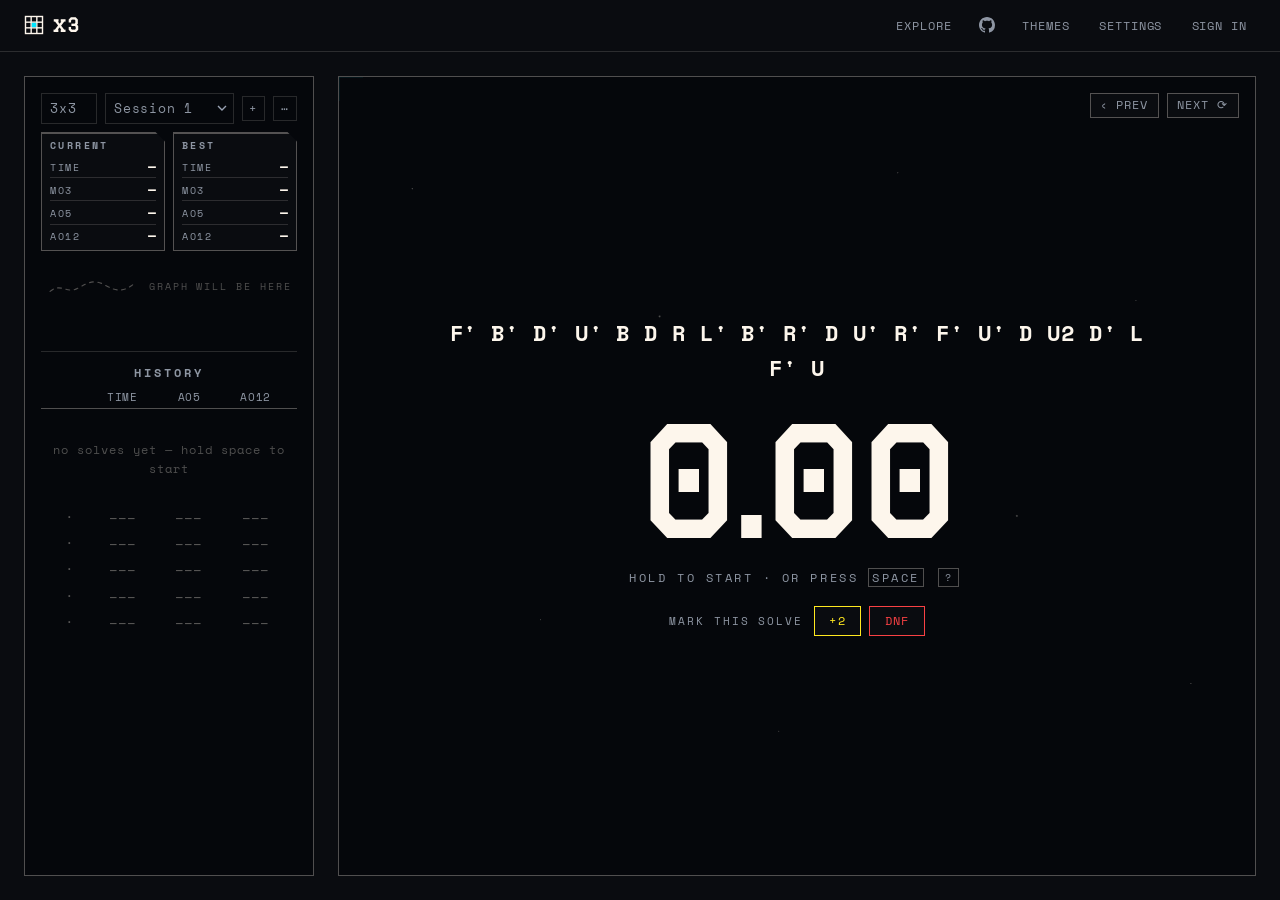
==== commit 3a18568b: "Z-index: topbar above stage so popups (settings/themes) overlay the timer" ====
--- a/app/static/index.html
+++ b/app/static/index.html
@@ -14,7 +14,7 @@
   <link rel="preconnect" href="https://fonts.gstatic.com" crossorigin />
   <link href="https://fonts.googleapis.com/css2?family=Space+Grotesk:wght@400;500;600;700&family=Space+Mono:wght@400;700&display=swap" rel="stylesheet" />
   <script src="https://cdn.cubing.net/v0/js/cubing/twisty" type="module" integrity="sha384-NS/RLzrthoePAHnoX1ny1q2BOPpsDWFiSa4KkaPu35uG7ToL1Dj/jCWkku0mLPBO" crossorigin="anonymous"></script>
-  <link rel="stylesheet" href="styles.css?v=84" />
+  <link rel="stylesheet" href="styles.css?v=85" />
 </head>
 <body>
   <div class="bg-veil" aria-hidden="true"></div>
--- a/app/static/styles.css
+++ b/app/static/styles.css
@@ -121,6 +121,13 @@
 .topbar,
 .stage {
   position: relative;
+}
+
+.topbar {
+  z-index: 2;
+}
+
+.stage {
   z-index: 1;
 }
 
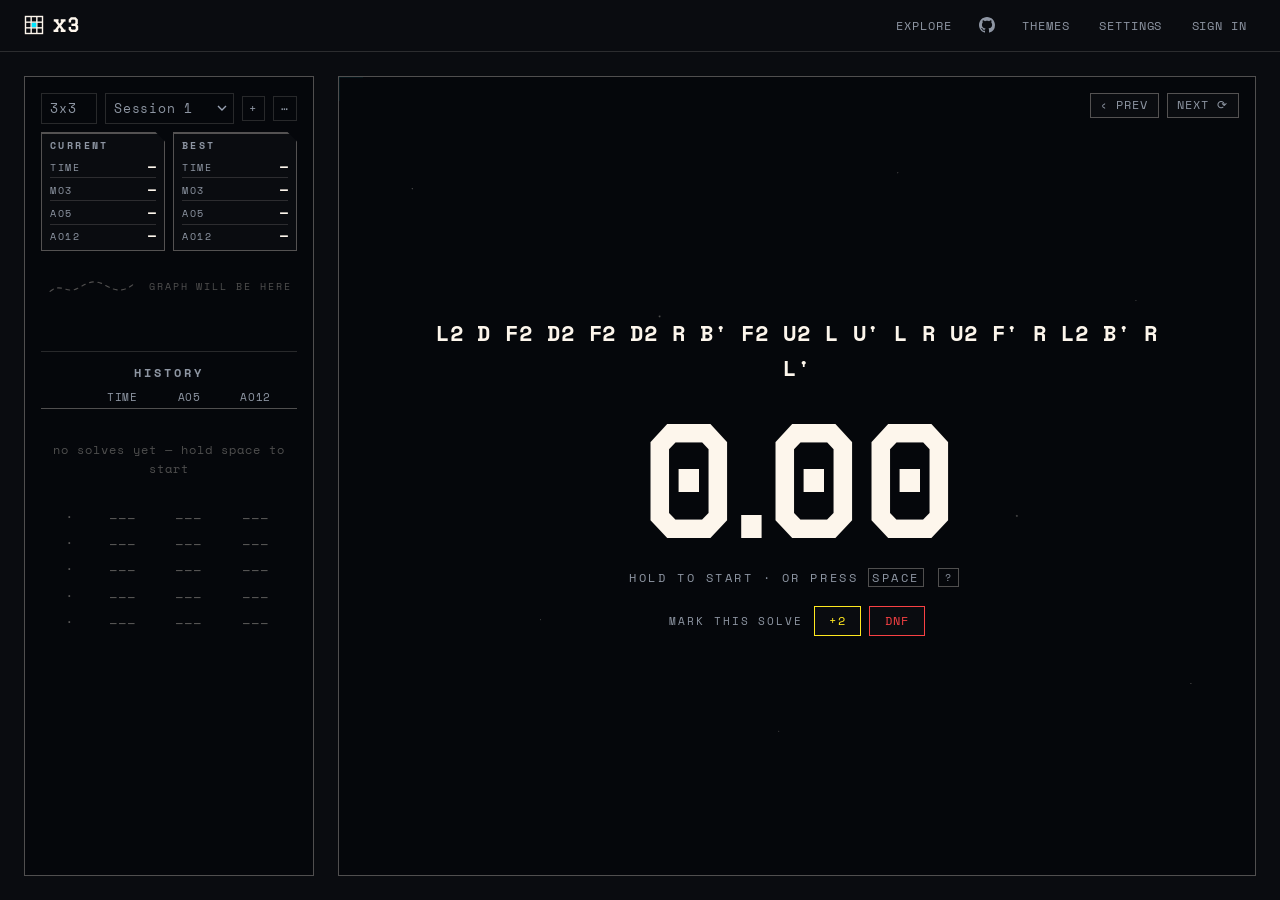
==== commit 37ad097f: "Fast-solve anomaly: any sub-WR solve confirms; cache headers (HTML no-cache, versioned assets immuta" ====
--- a/app/static/index.html
+++ b/app/static/index.html
@@ -323,6 +323,6 @@
   <script src="logo.js?v=3"></script>
   <script src="themes.js?v=10"></script>
   <script src="celebrate.js?v=7"></script>
-  <script type="module" src="app.js?v=75"></script>
+  <script type="module" src="app.js?v=76"></script>
 </body>
 </html>
